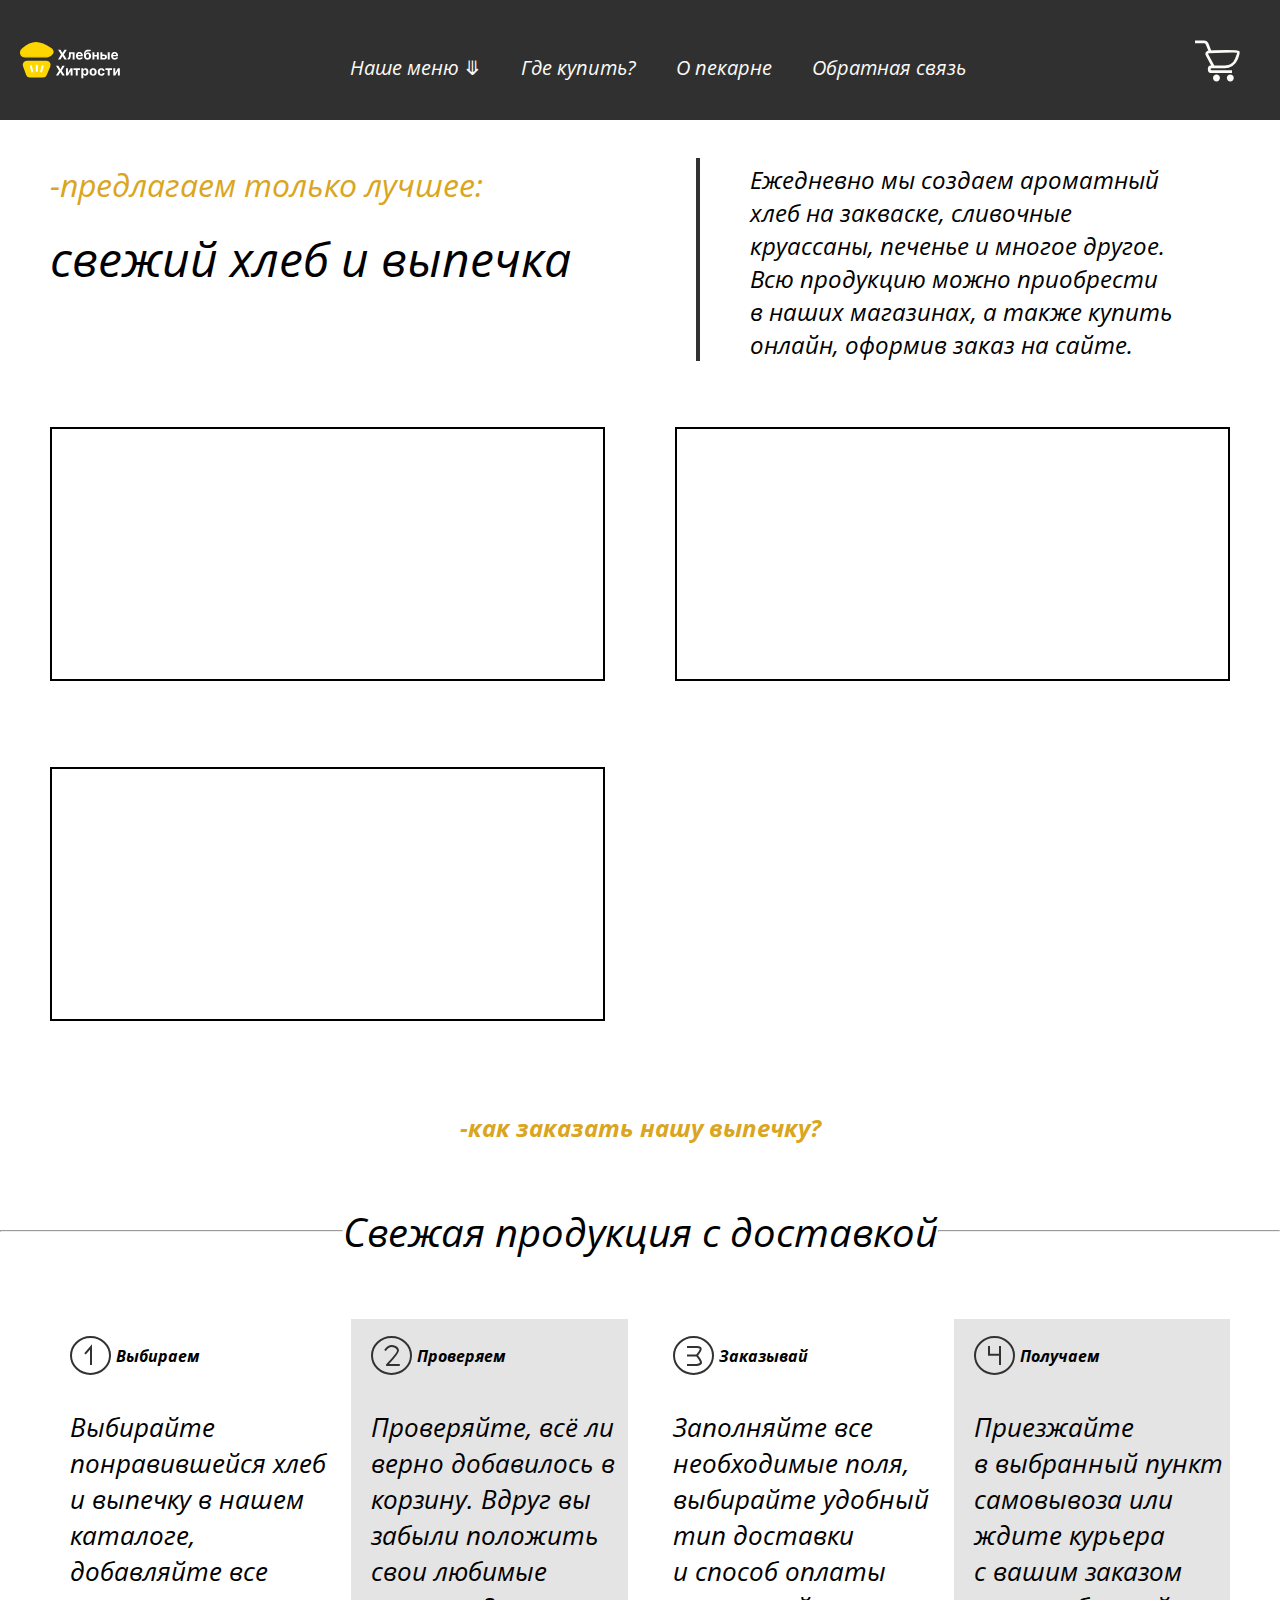
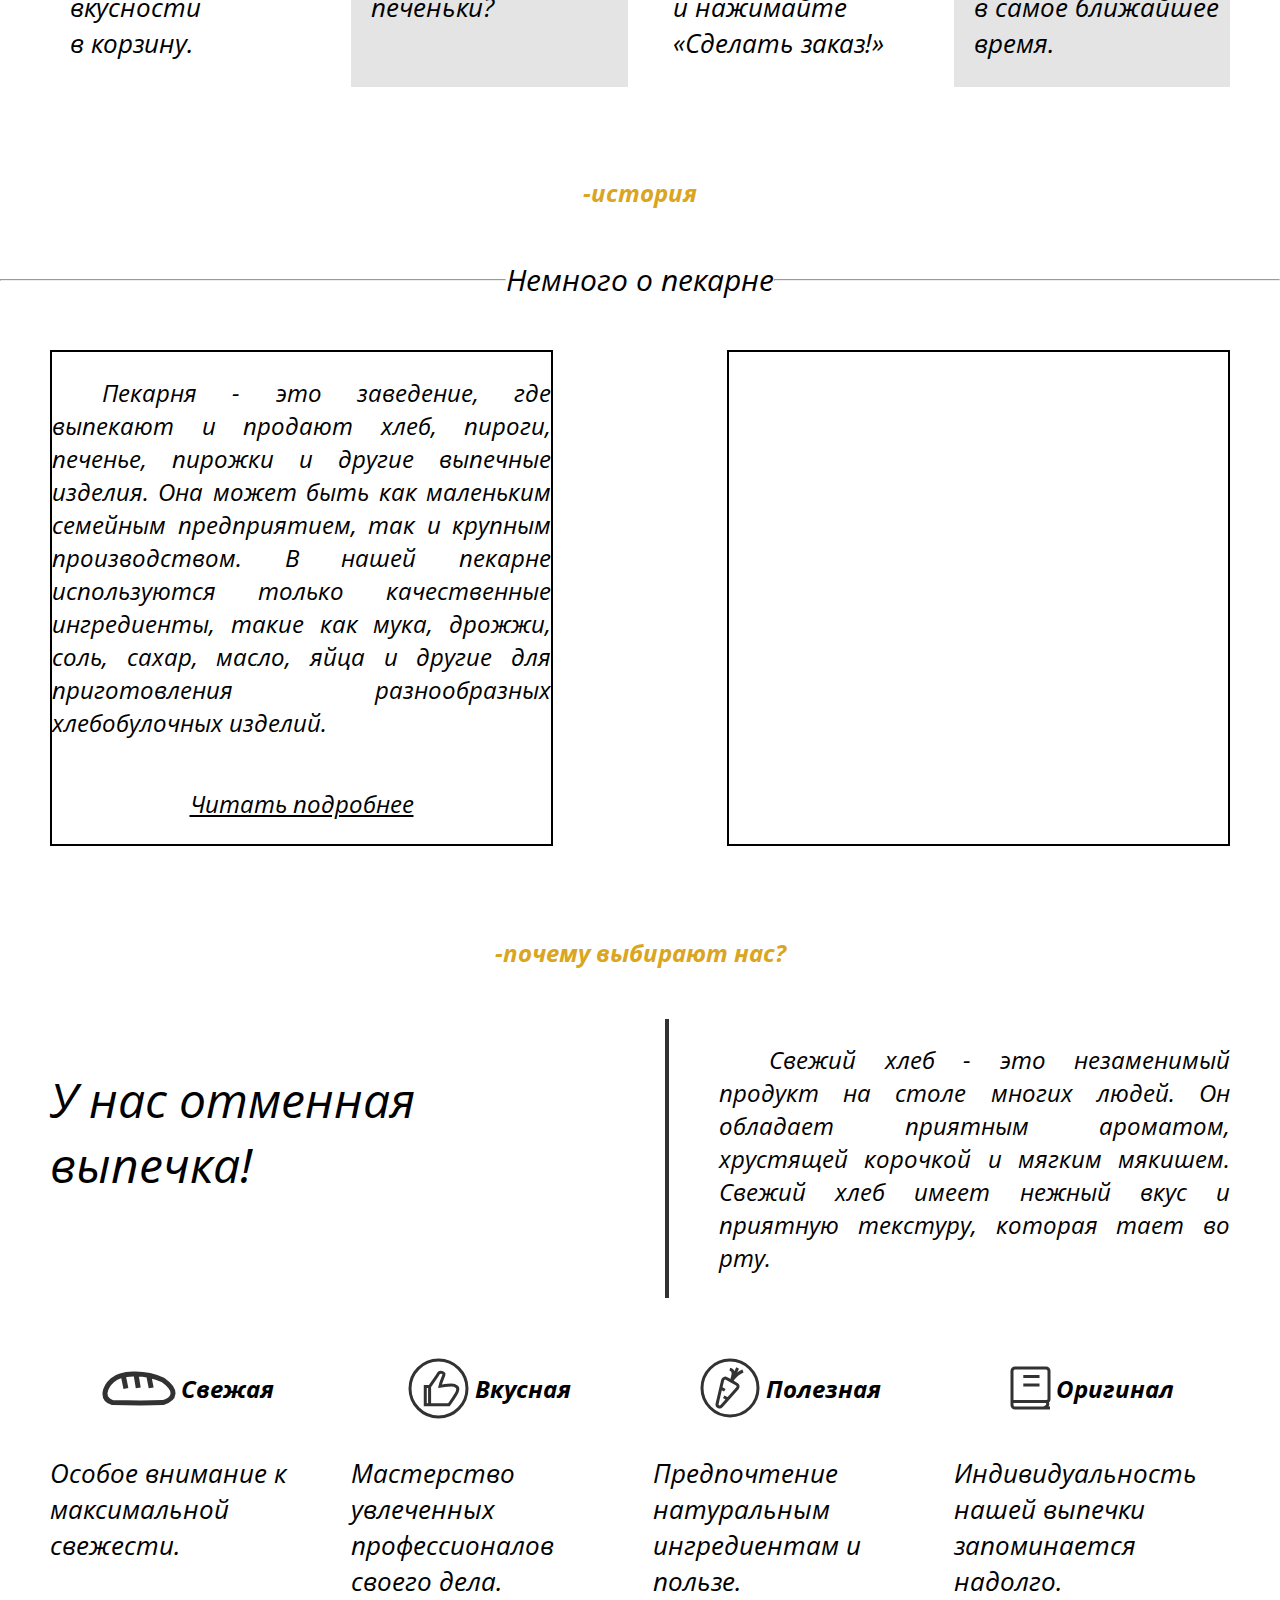
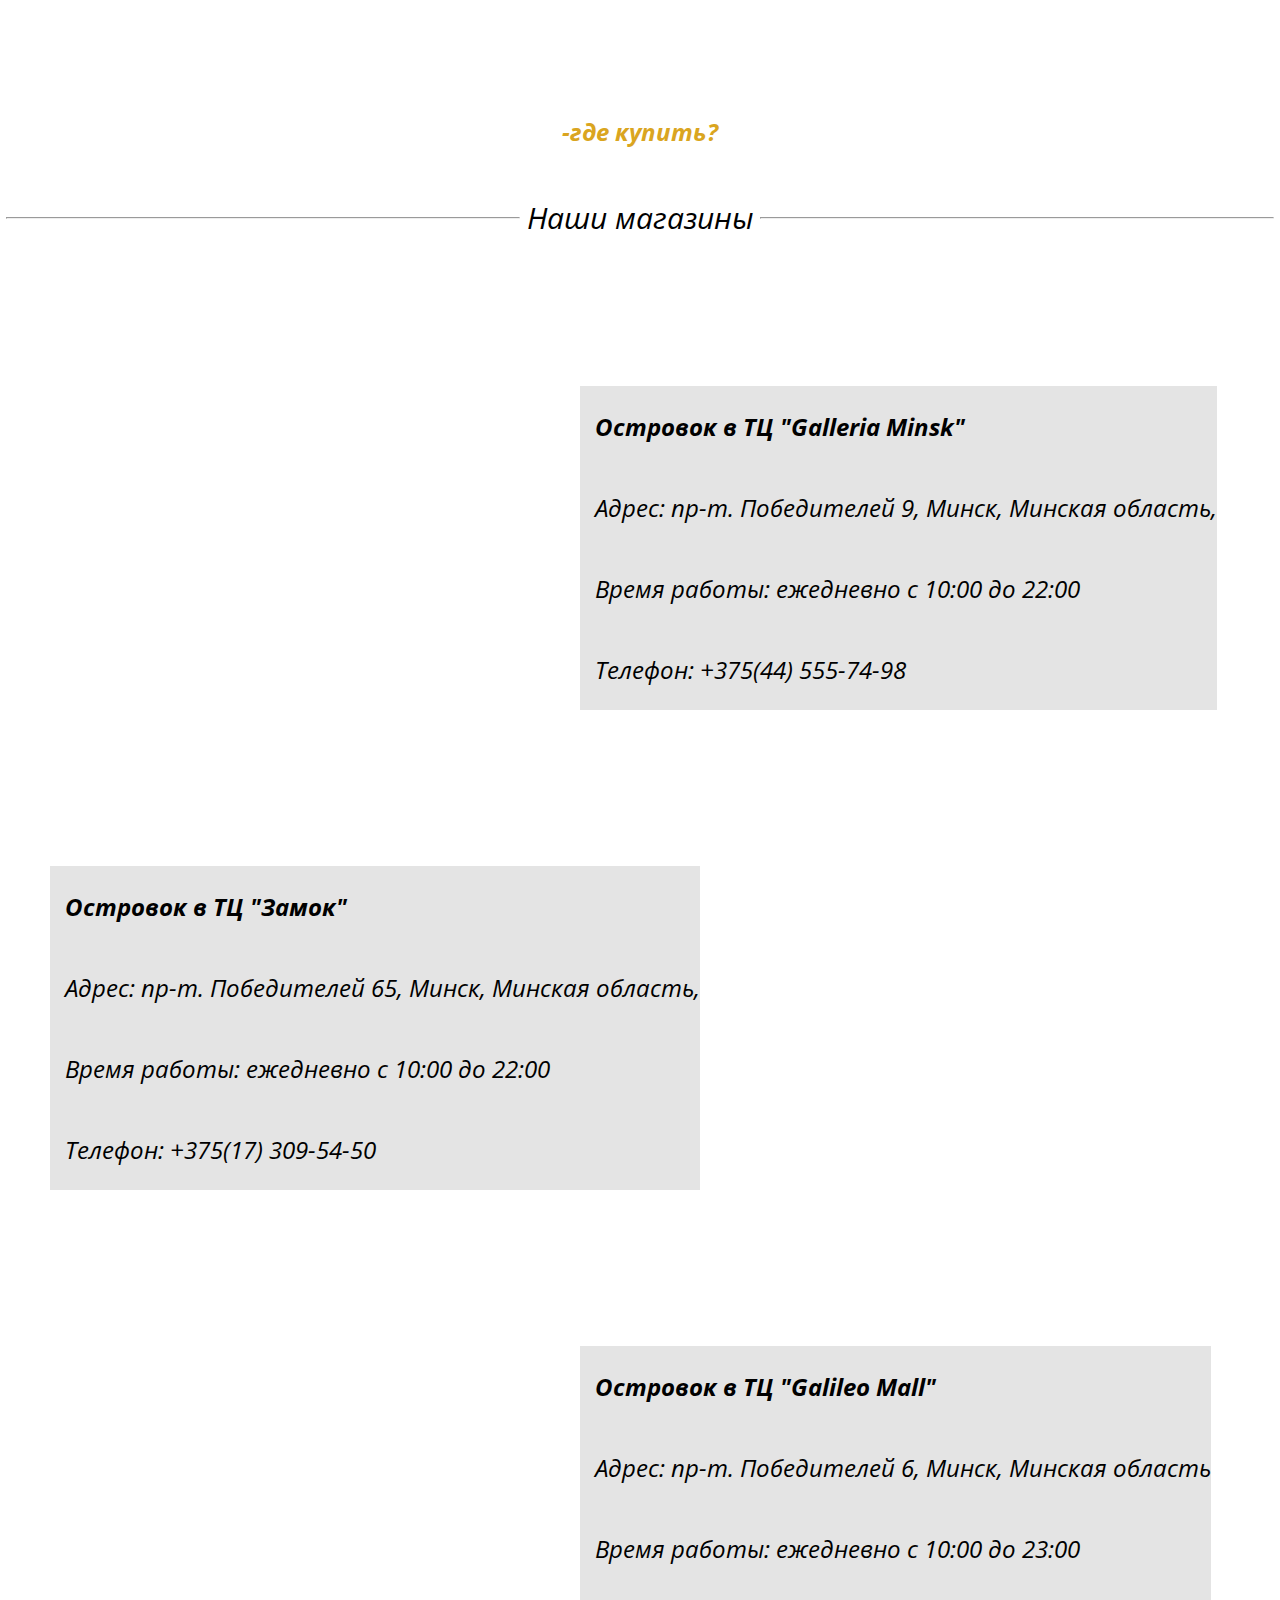
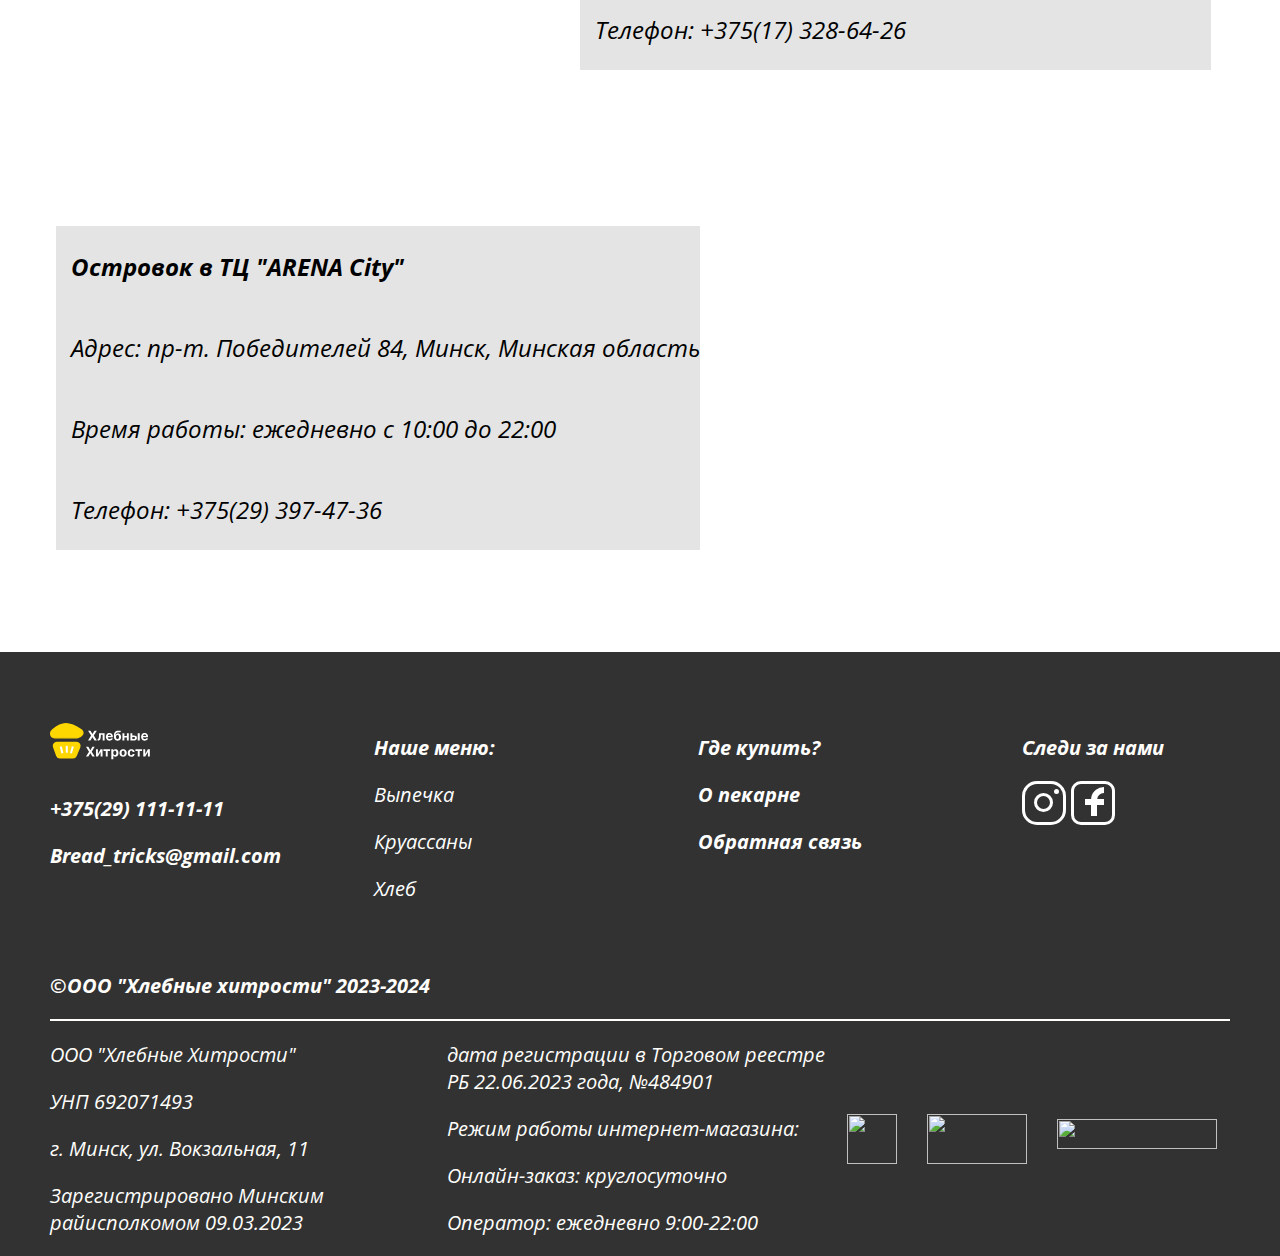
==== index.html @ 21d27144 "Add files via upload" ====
<!DOCTYPE html>
<html lang="en">
<head>
    <meta charset="UTF-8">
    <meta name="viewport" content="width=device-width, initial-scale=1.0">
    <link href="css/bakery.css" rel="stylesheet" media="all">
    <title>bakery</title>
</head>
<body>

<header class="class_of_head" id="stickyBlock">
    <div class="logo">    
            <a href="bakery.html">
                <svg width="100" height="55" viewBox="0 0 149 55" fill="none" xmlns="http://www.w3.org/2000/svg">
                    <path d="M60.2571 11.4545L63.1903 16.4119H63.304L66.2514 11.4545H69.7244L65.2855 18.7273L69.8239 26H66.2869L63.304 21.0355H63.1903L60.2074 26H56.6847L61.2372 18.7273L56.7699 11.4545H60.2571ZM70.9744 26L70.9602 23.5994H71.3224C71.5781 23.5994 71.7983 23.5379 71.983 23.4148C72.1723 23.2869 72.3286 23.081 72.4517 22.7969C72.5748 22.5128 72.6719 22.1364 72.7429 21.6676C72.8139 21.1941 72.8613 20.6117 72.8849 19.9205L73.0625 15.0909H81.358V26H78.4744V17.4702H75.7827L75.6122 20.8011C75.5696 21.715 75.4583 22.5009 75.2784 23.1591C75.1032 23.8172 74.8594 24.357 74.5469 24.7784C74.2344 25.1951 73.858 25.5028 73.4176 25.7017C72.9773 25.9006 72.4659 26 71.8835 26H70.9744ZM88.6751 26.2131C87.5529 26.2131 86.587 25.9858 85.7773 25.5312C84.9724 25.072 84.3522 24.4233 83.9165 23.5852C83.4809 22.7424 83.2631 21.7457 83.2631 20.5952C83.2631 19.473 83.4809 18.4882 83.9165 17.6406C84.3522 16.7931 84.9653 16.1326 85.756 15.6591C86.5515 15.1856 87.4843 14.9489 88.5543 14.9489C89.274 14.9489 89.944 15.0649 90.5643 15.2969C91.1893 15.5241 91.7338 15.8674 92.1978 16.3267C92.6665 16.786 93.0311 17.3636 93.2915 18.0597C93.552 18.7509 93.6822 19.5606 93.6822 20.4886V21.3196H84.4705V19.4446H90.8342C90.8342 19.009 90.7395 18.6231 90.5501 18.2869C90.3607 17.9508 90.0979 17.688 89.7617 17.4986C89.4303 17.3045 89.0444 17.2074 88.604 17.2074C88.1448 17.2074 87.7376 17.3139 87.3825 17.527C87.0321 17.7353 86.7575 18.017 86.5586 18.3722C86.3597 18.7225 86.2579 19.1132 86.2532 19.544V21.3267C86.2532 21.8665 86.3526 22.3329 86.5515 22.7259C86.7551 23.1188 87.0415 23.4219 87.4109 23.6349C87.7802 23.848 88.2182 23.9545 88.7248 23.9545C89.061 23.9545 89.3687 23.9072 89.6481 23.8125C89.9274 23.7178 90.1665 23.5758 90.3654 23.3864C90.5643 23.197 90.7158 22.965 90.82 22.6903L93.6183 22.875C93.4762 23.5473 93.185 24.1345 92.7447 24.6364C92.3091 25.1335 91.7456 25.5218 91.0543 25.8011C90.3678 26.0758 89.5747 26.2131 88.6751 26.2131ZM104.726 11.0852L105.65 13.0597C105.342 13.3153 105.001 13.5047 104.627 13.6278C104.253 13.7462 103.805 13.8243 103.284 13.8622C102.768 13.9001 102.139 13.9261 101.395 13.9403C100.552 13.9498 99.8659 14.0848 99.3356 14.3452C98.8053 14.6056 98.4028 15.0152 98.1282 15.5739C97.8536 16.1278 97.6737 16.8523 97.5884 17.7472H97.695C98.0217 17.0795 98.4809 16.5634 99.0728 16.1989C99.6694 15.8343 100.406 15.652 101.282 15.652C102.21 15.652 103.022 15.8556 103.718 16.2628C104.418 16.67 104.963 17.2547 105.351 18.017C105.739 18.7794 105.934 19.6932 105.934 20.7585C105.934 21.8665 105.716 22.83 105.28 23.6491C104.849 24.4635 104.236 25.0956 103.441 25.5455C102.645 25.9905 101.698 26.2131 100.6 26.2131C99.4966 26.2131 98.5449 25.9811 97.7447 25.517C96.9492 25.053 96.3337 24.3688 95.8981 23.4645C95.4672 22.5601 95.2518 21.4474 95.2518 20.1264V19.2315C95.2518 16.6037 95.7631 14.6553 96.7859 13.3864C97.8086 12.1174 99.3119 11.4735 101.296 11.4545C101.836 11.4451 102.323 11.4427 102.759 11.4474C103.194 11.4522 103.576 11.4309 103.902 11.3835C104.234 11.3362 104.508 11.2367 104.726 11.0852ZM100.614 23.8693C101.078 23.8693 101.476 23.7486 101.807 23.5071C102.143 23.2656 102.401 22.92 102.581 22.4702C102.766 22.0204 102.858 21.483 102.858 20.858C102.858 20.2377 102.766 19.7121 102.581 19.2812C102.401 18.8456 102.143 18.5142 101.807 18.2869C101.471 18.0597 101.069 17.946 100.6 17.946C100.249 17.946 99.9345 18.0099 99.6552 18.1378C99.3758 18.2656 99.1367 18.455 98.9379 18.706C98.7437 18.9522 98.5922 19.2576 98.4833 19.6222C98.3791 19.982 98.3271 20.3939 98.3271 20.858C98.3271 21.7907 98.5283 22.527 98.9308 23.0668C99.338 23.6018 99.899 23.8693 100.614 23.8693ZM115.534 19.3381V21.7173H109.838V19.3381H115.534ZM110.832 15.0909V26H107.942V15.0909H110.832ZM117.43 15.0909V26H114.561V15.0909H117.43ZM121.674 18.4432H124.934C126.378 18.4432 127.505 18.7888 128.315 19.4801C129.124 20.1667 129.529 21.0852 129.529 22.2358C129.529 22.9839 129.347 23.642 128.982 24.2102C128.618 24.7737 128.092 25.214 127.406 25.5312C126.719 25.8438 125.895 26 124.934 26H119.778V15.0909H122.668V23.6207H124.934C125.441 23.6207 125.857 23.4929 126.184 23.2372C126.511 22.9815 126.676 22.6548 126.681 22.2571C126.676 21.8357 126.511 21.4924 126.184 21.2273C125.857 20.9574 125.441 20.8224 124.934 20.8224H121.674V18.4432ZM130.701 26V15.0909H133.727V26H130.701ZM141.116 26.2131C139.994 26.2131 139.028 25.9858 138.219 25.5312C137.414 25.072 136.794 24.4233 136.358 23.5852C135.922 22.7424 135.705 21.7457 135.705 20.5952C135.705 19.473 135.922 18.4882 136.358 17.6406C136.794 16.7931 137.407 16.1326 138.197 15.6591C138.993 15.1856 139.926 14.9489 140.996 14.9489C141.715 14.9489 142.385 15.0649 143.006 15.2969C143.631 15.5241 144.175 15.8674 144.639 16.3267C145.108 16.786 145.473 17.3636 145.733 18.0597C145.993 18.7509 146.124 19.5606 146.124 20.4886V21.3196H136.912V19.4446H143.276C143.276 19.009 143.181 18.6231 142.991 18.2869C142.802 17.9508 142.539 17.688 142.203 17.4986C141.872 17.3045 141.486 17.2074 141.045 17.2074C140.586 17.2074 140.179 17.3139 139.824 17.527C139.473 17.7353 139.199 18.017 139 18.3722C138.801 18.7225 138.699 19.1132 138.695 19.544V21.3267C138.695 21.8665 138.794 22.3329 138.993 22.7259C139.196 23.1188 139.483 23.4219 139.852 23.6349C140.222 23.848 140.66 23.9545 141.166 23.9545C141.502 23.9545 141.81 23.9072 142.089 23.8125C142.369 23.7178 142.608 23.5758 142.807 23.3864C143.006 23.197 143.157 22.965 143.261 22.6903L146.06 22.875C145.918 23.5473 145.626 24.1345 145.186 24.6364C144.75 25.1335 144.187 25.5218 143.496 25.8011C142.809 26.0758 142.016 26.2131 141.116 26.2131ZM57.1419 35.4545L60.0751 40.4119H60.1887L63.1362 35.4545H66.6092L62.1703 42.7273L66.7086 50H63.1717L60.1887 45.0355H60.0751L57.0922 50H53.5694L58.122 42.7273L53.6547 35.4545H57.1419ZM71.389 46.0085L75.3166 39.0909H78.2995V50H75.416V43.0611L71.5027 50H68.4984V39.0909H71.389V46.0085ZM79.6294 41.4702V39.0909H89.5158V41.4702H86.0002V50H83.1167V41.4702H79.6294ZM91.35 54.0909V39.0909H94.3329V40.9233H94.4679C94.6004 40.6297 94.7922 40.3314 95.0431 40.0284C95.2988 39.7206 95.6303 39.465 96.0375 39.2614C96.4494 39.053 96.9608 38.9489 97.5716 38.9489C98.367 38.9489 99.1009 39.1572 99.7733 39.5739C100.446 39.9858 100.983 40.6084 101.385 41.4418C101.788 42.2704 101.989 43.3097 101.989 44.5597C101.989 45.7765 101.793 46.804 101.4 47.642C101.011 48.4754 100.481 49.1075 99.8088 49.5384C99.1412 49.9645 98.3931 50.1776 97.5645 50.1776C96.9773 50.1776 96.4778 50.0805 96.0659 49.8864C95.6587 49.6922 95.3249 49.4484 95.0645 49.1548C94.804 48.8565 94.6052 48.5559 94.4679 48.2528H94.3755V54.0909H91.35ZM94.3116 44.5455C94.3116 45.1941 94.4016 45.7599 94.5815 46.2429C94.7614 46.7259 95.0218 47.1023 95.3627 47.3722C95.7037 47.6373 96.118 47.7699 96.6056 47.7699C97.0981 47.7699 97.5147 47.6349 97.8556 47.3651C98.1966 47.0904 98.4546 46.7116 98.6298 46.2287C98.8097 45.741 98.8997 45.1799 98.8997 44.5455C98.8997 43.9157 98.8121 43.3617 98.6369 42.8835C98.4617 42.4053 98.2037 42.0312 97.8627 41.7614C97.5218 41.4915 97.1028 41.3565 96.6056 41.3565C96.1132 41.3565 95.6966 41.4867 95.3556 41.7472C95.0195 42.0076 94.7614 42.3769 94.5815 42.8551C94.4016 43.3333 94.3116 43.8968 94.3116 44.5455ZM108.935 50.2131C107.832 50.2131 106.878 49.9787 106.073 49.5099C105.273 49.0365 104.655 48.3783 104.219 47.5355C103.784 46.688 103.566 45.7055 103.566 44.5881C103.566 43.4612 103.784 42.4763 104.219 41.6335C104.655 40.786 105.273 40.1278 106.073 39.6591C106.878 39.1856 107.832 38.9489 108.935 38.9489C110.038 38.9489 110.99 39.1856 111.79 39.6591C112.595 40.1278 113.215 40.786 113.651 41.6335C114.087 42.4763 114.305 43.4612 114.305 44.5881C114.305 45.7055 114.087 46.688 113.651 47.5355C113.215 48.3783 112.595 49.0365 111.79 49.5099C110.99 49.9787 110.038 50.2131 108.935 50.2131ZM108.949 47.8693C109.451 47.8693 109.87 47.7273 110.206 47.4432C110.543 47.1544 110.796 46.7614 110.966 46.2642C111.142 45.767 111.229 45.2012 111.229 44.5668C111.229 43.9323 111.142 43.3665 110.966 42.8693C110.796 42.3722 110.543 41.9792 110.206 41.6903C109.87 41.4015 109.451 41.2571 108.949 41.2571C108.443 41.2571 108.017 41.4015 107.671 41.6903C107.33 41.9792 107.072 42.3722 106.897 42.8693C106.726 43.3665 106.641 43.9323 106.641 44.5668C106.641 45.2012 106.726 45.767 106.897 46.2642C107.072 46.7614 107.33 47.1544 107.671 47.4432C108.017 47.7273 108.443 47.8693 108.949 47.8693ZM121.201 50.2131C120.083 50.2131 119.122 49.9763 118.317 49.5028C117.517 49.0246 116.902 48.3617 116.471 47.5142C116.045 46.6667 115.831 45.6913 115.831 44.5881C115.831 43.4706 116.047 42.4905 116.478 41.6477C116.913 40.8002 117.531 40.1397 118.331 39.6662C119.132 39.188 120.083 38.9489 121.187 38.9489C122.138 38.9489 122.972 39.1217 123.687 39.4673C124.402 39.813 124.967 40.2983 125.384 40.9233C125.801 41.5483 126.03 42.2822 126.073 43.125H123.218C123.137 42.5805 122.924 42.1425 122.579 41.8111C122.238 41.4749 121.79 41.3068 121.236 41.3068C120.768 41.3068 120.358 41.4347 120.008 41.6903C119.662 41.9413 119.392 42.3082 119.198 42.7912C119.004 43.2741 118.907 43.8589 118.907 44.5455C118.907 45.2415 119.001 45.8333 119.191 46.321C119.385 46.8087 119.657 47.1804 120.008 47.4361C120.358 47.6918 120.768 47.8196 121.236 47.8196C121.582 47.8196 121.892 47.7486 122.167 47.6065C122.446 47.4645 122.676 47.2585 122.856 46.9886C123.04 46.714 123.161 46.3849 123.218 46.0014H126.073C126.026 46.8348 125.798 47.5687 125.391 48.2031C124.989 48.8329 124.432 49.3253 123.722 49.6804C123.012 50.0355 122.171 50.2131 121.201 50.2131ZM127.266 41.4702V39.0909H137.153V41.4702H133.637V50H130.753V41.4702H127.266ZM141.877 46.0085L145.805 39.0909H148.788V50H145.904V43.0611L141.991 50H138.987V39.0909H141.877V46.0085Z" fill="white"/>
                    <path d="M10.1495 48.7053L5.43282 35.7053C4.24991 32.445 6.66472 29 10.133 29H39.5681C43.118 29 45.5372 32.5959 44.1996 35.8841L38.9112 48.8841C38.1448 50.768 36.3136 52 34.2798 52H14.8497C12.7458 52 10.867 50.683 10.1495 48.7053Z" fill="#FFD700" stroke="#FFD700" stroke-width="2"/>
                    <path d="M3.95691 9.87805C-0.0345154 12.7268 -0.926618 21.1965 7.30217 22H40.2068C40.571 22 40.9354 21.9632 41.288 21.8717C47.3622 20.2949 51.5112 15.2327 47.266 10.6248C47.0559 10.3968 46.8043 10.1966 46.5462 10.0247C28.7009 -1.85745 18.305 -2.10849 3.95691 9.87805Z" fill="#FFD700" stroke="#FFD700" stroke-width="2"/>
                    <path d="M25 34V44.1631" stroke="white" stroke-width="3"/>
                    <path d="M34 35L31.2877 45M16 35L18.4658 45" stroke="white" stroke-width="3"/>
                </svg>
            </a>
    </div>
        
   
        <nav class="hamburger-menu">
                <input id="menu_toggle" type="checkbox"/>
                <label id="burger" class="menu_btn" for="menu_toggle">
                    <span></span>
                </label>
        
            <ul class="menu_box">
             
                <li class="popup"> <a class="menu_item" id="23">Наше меню &#10507;</a>
           
                <ul class="subdivision_of_menu">
                    <li><a class="menu_item" href="bake.html"> Выпечка </a></li>
                    <li><a class="menu_item" href="croissants.html"> Круассаны </a></li>
                    <li><a class="menu_item" href="bread.html"> Хлеб </a></li>
               </ul>
            </li>
            
                <li><a class="menu_item" href="location.html">Где купить?</a></li>
                <li><a class="menu_item" href="information.html">О пекарне</a></li>
                <li><a class="menu_item" href="feedback.html">Обратная связь</a></li>
            </ul>
        
        </nav>


        <div class="basket">
            <a href="payment.html">
                <svg width="45" height="50" viewBox="0 0 65 59" fill="none" xmlns="http://www.w3.org/2000/svg">
                <path d="M36 54C36 56.7614 33.7614 59 31 59C28.2386 59 26 56.7614 26 54C26 51.2386 28.2386 49 31 49C33.7614 49 36 51.2386 36 54Z" fill="rgb(250, 250, 246)"/>
                <path d="M56 54C56 56.7614 53.7614 59 51 59C48.2386 59 46 56.7614 46 54C46 51.2386 48.2386 49 51 49C53.7614 49 56 51.2386 56 54Z" fill="rgb(250, 250, 246)"/>
                <path d="M53.5 45H24.0999C22.1117 45 20.5 43.3882 20.5 41.4001V41.4001C20.5 39.4917 21.9893 37.9149 23.8945 37.806L26.5 37.6571M26.5 37.6571L42.6824 37.8518C50.1756 37.9419 57.1053 33.6497 59.8399 26.6727C61.6786 21.9813 63.1854 17.4138 62.5 16.5C61.299 14.8987 31.6671 15.8615 19.9007 16.3091C17.6915 16.3931 16.3611 18.7593 17.4062 20.7074L26.5 37.6571Z" stroke="rgb(250, 250, 246)" stroke-width="4"/>
                <path d="M22 16L17.6063 5.12675C16.8427 3.23708 15.0086 2 12.9705 2H0" stroke="rgb(250, 250, 246)" stroke-width="4"/>
                </svg>
            </a>
        </div>
       
    </header>

    <section class="first_information">
        <article><p class="the_first_text_of-first_information">-предлагаем только лучшее:</p> <p class="the_second_text_of-first_information"> свежий хлеб и выпечка</p></article>
        
        <article class="max_fix_div"><p class="the_third_text_of-first_information">Ежедневно мы создаем ароматный хлеб на закваске, сливочные круассаны, печенье и многое другое. Всю продукцию можно приобрести в наших магазинах, а также купить онлайн, оформив заказ на сайте.</p></article>
    </section>
              
    
    <nav class="first_informations">
        <a href="bake.html">
            <div class="first_image_of-first_information"><p class="white_color">Выпечка</p></div>
            
        </a>
        <a href="croissants.html">
            <div class="second_image_of-first_information"><p class="white_color">Круассаны</p> </div>
        </a>
        <a href="bread.html">
             <div class="third_image_of-first_information"> <p class="white_color">Хлеб</p></div>
        </a>
    </nav>

    <h2 class="h2_text">-как заказать нашу выпечку?</h2>

    <section class="second_information">
        <hr class="strokes_of_second_information">
        <div><p class="the_first_text_of_second_information">Свежая продукция с доставкой</p></div>
        <hr class="strokes_of_second_information">
    </section> 
                
    <section class="second_informations">
        <article class="divs_of-fourth_information">
            <div class="first_subdiv_of-fourth_information"> 
                <svg width="41" height="39" viewBox="0 0 41 39" fill="none" xmlns="http://www.w3.org/2000/svg">
                    <path d="M15 17.8108L21 11V29M40 19.5C40 29.7173 31.2696 38 20.5 38C9.73045 38 1 29.7173 1 19.5C1 9.28273 9.73045 1 20.5 1C31.2696 1 40 9.28273 40 19.5Z" stroke="#323232" stroke-width="2"/>
                    </svg>
                    
                    <p class="the_third_text_of-fourth_information"> <b>Выбираем</b></p>
            </div>    
            <div class="first_subdiv_of-fourth_information">
                <p class="fourth_text_of-fourth_information">Выбирайте понравившейся хлеб и выпечку в нашем каталоге, добавляйте все вкусности в корзину.</p>
            </div>
        </article>
        <article class="images_of-second_information"> 
            <div class="first_subdiv_of-fourth_information"> 
                <svg width="41" height="39" viewBox="0 0 41 39" fill="none" xmlns="http://www.w3.org/2000/svg">
                    <path d="M28.7952 29H16C15.5 29 27.438 17.4381 27 14.5C26.562 11.562 19.616 6.30313 14 14.5M40 19.5C40 29.7173 31.2696 38 20.5 38C9.73045 38 1 29.7173 1 19.5C1 9.28273 9.73045 1 20.5 1C31.2696 1 40 9.28273 40 19.5Z" stroke="#323232" stroke-width="2"/>
                    </svg>
                    
                    
                    <p class="the_third_text_of-fourth_information"> <b>Проверяем</b></p>
            </div>    
            <div class="first_subdiv_of-fourth_information">
                <p class="fourth_text_of-fourth_information">Проверяйте, всё ли верно добавилось в корзину. Вдруг вы забыли положить свои любимые печеньки?</p>
            </div>

        </article>
       
        <article class="divs_of-fourth_information"> 
            <div class="first_subdiv_of-fourth_information"> 
                <svg width="41" height="39" viewBox="0 0 41 39" fill="none" xmlns="http://www.w3.org/2000/svg">
                    <path d="M14 11.0037C24.1195 11.0037 15.1174 10.9953 23.9388 11.0037C32.7542 11.0122 23.1586 19.5225 23.9372 19.5283M23.9372 19.5283H23.9388C28.9131 25.6276 29.7772 28.1185 23.9388 29H14M23.9372 19.5283H14M40 19.5C40 29.7173 31.2696 38 20.5 38C9.73045 38 1 29.7173 1 19.5C1 9.28273 9.73045 1 20.5 1C31.2696 1 40 9.28273 40 19.5Z" stroke="#323232" stroke-width="2"/>
                    </svg>
                    
                    <p class="the_third_text_of-fourth_information"> <b>Заказывай</b></p>
            </div>    
            <div class="first_subdiv_of-fourth_information">
                <p class="fourth_text_of-fourth_information">Заполняйте все необходимые поля, выбирайте удобный тип доставки и способ оплаты и нажимайте «Сделать заказ!»</p>
            </div>
        </article>
        <article class="images_of-second_information"> 
            <div class="first_subdiv_of-fourth_information"> 
                <svg width="41" height="39" viewBox="0 0 41 39" fill="none" xmlns="http://www.w3.org/2000/svg">
                    <path d="M15 10V18.6364H26M26 18.6364V10M26 18.6364V29M40 19.5C40 29.7173 31.2696 38 20.5 38C9.73045 38 1 29.7173 1 19.5C1 9.28273 9.73045 1 20.5 1C31.2696 1 40 9.28273 40 19.5Z" stroke="#323232" stroke-width="2"/>
                </svg>                    
                  <p class="the_third_text_of-fourth_information"> <b>Получаем</b></p>
            </div>    
            <div class="first_subdiv_of-fourth_information">
                <p class="fourth_text_of-fourth_information">Приезжайте в выбранный пункт самовывоза или ждите курьера с вашим заказом в самое ближайшее время.</p>
            </div>

        </article>
    </section>

    <h2 class="h2_text">-история</h2>

    <section class="third_information">
        <hr class="strokes_of_third_information">
        <div><p class="the_first_text_of_third_information">Немного о пекарне</p></div>
        <hr class="strokes_of_third_information">
    </section> 

    <section class="third_informations">
        <article class="the_second_text_of_third_information"><p class="the_third_text_of-second_information">    Пекарня - это заведение, где выпекают и продают хлеб, пироги, печенье, пирожки и другие выпечные изделия. Она может быть как маленьким семейным предприятием, так и крупным производством. В нашей пекарне используются только качественные ингредиенты, такие как мука, дрожжи, соль, сахар, масло, яйца и другие для приготовления разнообразных хлебобулочных изделий.</p> <p class="the_third_text_of-third_information" >
            <a class="black_color" href="information.html">Читать подробнее</a></p> </article>
        <div class="images_of-third_information"></div>
    </section>

    <h2 class="h2_text">-почему выбирают нас?</h2>

    <section class="fourth_information">
        <article class="first_div_of-fourth_information"><p class="the_first_text_of-fourth_information"> У нас отменная выпечка! </p></article>
        <article class="second_div_of-fourth_information"><p class="the_second_text_of-fourth_information"> Свежий хлеб - это незаменимый продукт на столе многих людей. Он обладает приятным ароматом, хрустящей корочкой и мягким мякишем. Свежий хлеб имеет нежный вкус и приятную текстуру, которая тает во рту. </p></article>
    </section>

    <section class="fourth_informations">
        <article class="divs_of-fourth_information">
            <div class="first_subdiv_of-fourth_information"> 
                <svg width="74" height="35" viewBox="0 0 74 35" fill="none" xmlns="http://www.w3.org/2000/svg">
                    <path d="M21.4052 5.14091L22.6546 11.3569L23.9041 17.5728M34.1775 4.29678L36.2599 16.8822M46.6721 4.29678L49.1711 16.8822M10.513 9.07009C18.1195 2.27432 41.2033 -0.225122 61.0082 9.07009C75.654 19.4818 72.9382 27.9816 61.0082 31.5754C42.6039 32.2216 31.5621 32.0554 10.513 31.5754C-1.6583 27.7738 2.90642 15.8659 10.513 9.07009Z" stroke="#323232" stroke-width="5"/>
                    </svg>
                    <p class="the_third_text_of-fourth_information"> <b>Свежая</b></p>
            </div>    
            <div class="first_subdiv_of-fourth_information">
                <p class="fourth_text_of-fourth_information">Особое внимание к максимальной свежести.</p>
            </div>
        </article>
        <article class="divs_of-fourth_information"> 
            <div class="first_subdiv_of-fourth_information"> 
                <svg width="61" height="61" viewBox="0 0 61 61" fill="none" xmlns="http://www.w3.org/2000/svg">
                    <path d="M59 30.5C59 46.2401 46.2401 59 30.5 59C14.7599 59 2 46.2401 2 30.5C2 14.7599 14.7599 2 30.5 2C46.2401 2 59 14.7599 59 30.5Z" fill="white"/>
                    <path d="M17.2679 46.7857V28.5831H21.5953C21.5953 28.5831 28.7228 18.531 30.4538 15.5425C32.1848 12.554 35.7317 15.5425 35.7317 15.5425C37.1603 16.0277 33.2009 21.8731 31.9812 28.3046C41.9766 26.9307 45.9457 26.249 48.4256 28.5831C52.5123 31.053 47.0387 37.5716 40.9246 46.7857H21.5953H17.2679Z" fill="white"/>
                    <path d="M21.5953 46.7857H17.2679V28.5831H21.5953M21.5953 46.7857V28.5831M21.5953 46.7857H40.9246C47.0387 37.5716 52.5123 31.053 48.4256 28.5831C45.9457 26.249 41.9766 26.9307 31.9812 28.3046C33.2009 21.8731 37.1603 16.0277 35.7317 15.5425C35.7317 15.5425 32.1848 12.554 30.4538 15.5425C28.7228 18.531 21.5953 28.5831 21.5953 28.5831M59 30.5C59 46.2401 46.2401 59 30.5 59C14.7599 59 2 46.2401 2 30.5C2 14.7599 14.7599 2 30.5 2C46.2401 2 59 14.7599 59 30.5Z" stroke="#323232" stroke-width="3"/>
                    </svg>
                    
                    <p class="the_third_text_of-fourth_information"> <b>Вкусная</b></p>
            </div>    
            <div class="first_subdiv_of-fourth_information">
                <p class="fourth_text_of-fourth_information">Мастерство увлеченных профессионалов своего дела.</p>
            </div>
        </article>
        <article class="divs_of-fourth_information"> 
            <div class="first_subdiv_of-fourth_information"> 
                <svg width="60" height="60" viewBox="0 0 60 60" fill="none" xmlns="http://www.w3.org/2000/svg">
                    <path d="M58 30C58 45.464 45.464 58 30 58C14.536 58 2 45.464 2 30C2 14.536 14.536 2 30 2C45.464 2 58 14.536 58 30Z" fill="white"/>
                    <path d="M22.6513 22.2145L17.0776 45.811C16.4474 48.4789 19.8084 50.1406 21.6408 48.0671L37.4046 30.2301C38.5175 28.9707 38.2147 27.042 36.7764 26.2291L31.3749 23.1762L26.5863 20.4697C25.0451 19.5986 23.0614 20.4782 22.6513 22.2145Z" fill="white"/>
                    <path d="M31.3749 23.1762L26.5863 20.4697C25.0451 19.5986 23.0614 20.4782 22.6513 22.2145L17.0776 45.811C16.4474 48.4789 19.8084 50.1406 21.6408 48.0671L37.4046 30.2301C38.5175 28.9707 38.2147 27.042 36.7764 26.2291L31.3749 23.1762ZM31.3749 23.1762L37.6416 10M31.3749 23.1762C35.3483 17.4694 37.8005 14.961 43 13.0285M31.3749 23.1762C33.3946 16.3064 34.6084 12.3875 29.8183 11.151M20.5051 29.8389L24.833 32.285M27.4495 40.8463L23.7399 38.7496M58 30C58 45.464 45.464 58 30 58C14.536 58 2 45.464 2 30C2 14.536 14.536 2 30 2C45.464 2 58 14.536 58 30Z" stroke="#323232" stroke-width="3"/>
                    </svg>
                    
                    <p class="the_third_text_of-fourth_information"> <b>Полезная</b></p>
            </div>    
            <div class="first_subdiv_of-fourth_information">
                <p class="fourth_text_of-fourth_information">Предпочтение натуральным ингредиентам и пользе.</p>
            </div>

        </article>
        <article class="divs_of-fourth_information"> 

            <div class="first_subdiv_of-fourth_information"> 
                <svg width="41" height="44" viewBox="0 0 41 44" fill="none" xmlns="http://www.w3.org/2000/svg">
                    <path d="M34 42H5C3.34315 42 2 40.6569 2 39V35.4177M34 42H40M34 42L36.3882 40.4802C37.9934 39.4588 38.2544 37.2203 36.9274 35.8568L36.5 35.4177M2 35.4177V5C2 3.34315 3.34315 2 5 2H36C37.6569 2 39 3.34315 39 5V32.9177C39 34.2984 37.8807 35.4177 36.5 35.4177M2 35.4177H36.5M13.3056 10.5H29.5M13.3056 19H29.5" stroke="#323232" stroke-width="3"/>
                    </svg>
                    
                    <p class="the_third_text_of-fourth_information"> <b>Оригинал</b></p>
            </div>    
            <div class="first_subdiv_of-fourth_information">
                <p class="fourth_text_of-fourth_information">Индивидуальность нашей выпечки запоминается надолго.</p>
            </div>
        </article>
    </section>

    <h2 class="h2_text">-где купить?</h2>

    <section>
        <article class="third_information">
            <hr class="strokes_of_third_information">
            <div><p class="the_first_text_of_third_information">Наши магазины</p></div>
            <hr class="strokes_of_third_information">
        </article> 
         <article class="first_div_of_location">
            <div class="first_subdiv_of_location">
                 <div class="first_image_of_location"></div>
                 <div class="first_text_of_location"></div>
            </div>
         </article>
         <article class="first_div_of_location">
            <div class="second_subdiv_of_location">
                 <div class="second_image_of_location"></div>
                 <div class="second_text_of_location"></div>
            </div>
         </article>
         <article  class="first_div_of_location">
             <div class="first_subdiv_of_location">
                 <div class="third_image_of_location"></div>
                 <div class="third_text_of_location"></div>
             </div>
         </article>
         <article class="first_div_of_location">
             <div class="second_subdiv_of_location">
                 <div class="fourth_image_of_location"></div>
                 <div class="fourth_text_of_location"></div>
             </div>
         </article>
    </section>
<!-- footer -->
   <footer class="div_of_foot">
        <section class="foot">
            <article class="information_of_foot"> 
                
                <a href="bakery.html">
                    <svg width="100" height="55" viewBox="0 0 149 55" fill="none" xmlns="http://www.w3.org/2000/svg">
                        <path d="M60.2571 11.4545L63.1903 16.4119H63.304L66.2514 11.4545H69.7244L65.2855 18.7273L69.8239 26H66.2869L63.304 21.0355H63.1903L60.2074 26H56.6847L61.2372 18.7273L56.7699 11.4545H60.2571ZM70.9744 26L70.9602 23.5994H71.3224C71.5781 23.5994 71.7983 23.5379 71.983 23.4148C72.1723 23.2869 72.3286 23.081 72.4517 22.7969C72.5748 22.5128 72.6719 22.1364 72.7429 21.6676C72.8139 21.1941 72.8613 20.6117 72.8849 19.9205L73.0625 15.0909H81.358V26H78.4744V17.4702H75.7827L75.6122 20.8011C75.5696 21.715 75.4583 22.5009 75.2784 23.1591C75.1032 23.8172 74.8594 24.357 74.5469 24.7784C74.2344 25.1951 73.858 25.5028 73.4176 25.7017C72.9773 25.9006 72.4659 26 71.8835 26H70.9744ZM88.6751 26.2131C87.5529 26.2131 86.587 25.9858 85.7773 25.5312C84.9724 25.072 84.3522 24.4233 83.9165 23.5852C83.4809 22.7424 83.2631 21.7457 83.2631 20.5952C83.2631 19.473 83.4809 18.4882 83.9165 17.6406C84.3522 16.7931 84.9653 16.1326 85.756 15.6591C86.5515 15.1856 87.4843 14.9489 88.5543 14.9489C89.274 14.9489 89.944 15.0649 90.5643 15.2969C91.1893 15.5241 91.7338 15.8674 92.1978 16.3267C92.6665 16.786 93.0311 17.3636 93.2915 18.0597C93.552 18.7509 93.6822 19.5606 93.6822 20.4886V21.3196H84.4705V19.4446H90.8342C90.8342 19.009 90.7395 18.6231 90.5501 18.2869C90.3607 17.9508 90.0979 17.688 89.7617 17.4986C89.4303 17.3045 89.0444 17.2074 88.604 17.2074C88.1448 17.2074 87.7376 17.3139 87.3825 17.527C87.0321 17.7353 86.7575 18.017 86.5586 18.3722C86.3597 18.7225 86.2579 19.1132 86.2532 19.544V21.3267C86.2532 21.8665 86.3526 22.3329 86.5515 22.7259C86.7551 23.1188 87.0415 23.4219 87.4109 23.6349C87.7802 23.848 88.2182 23.9545 88.7248 23.9545C89.061 23.9545 89.3687 23.9072 89.6481 23.8125C89.9274 23.7178 90.1665 23.5758 90.3654 23.3864C90.5643 23.197 90.7158 22.965 90.82 22.6903L93.6183 22.875C93.4762 23.5473 93.185 24.1345 92.7447 24.6364C92.3091 25.1335 91.7456 25.5218 91.0543 25.8011C90.3678 26.0758 89.5747 26.2131 88.6751 26.2131ZM104.726 11.0852L105.65 13.0597C105.342 13.3153 105.001 13.5047 104.627 13.6278C104.253 13.7462 103.805 13.8243 103.284 13.8622C102.768 13.9001 102.139 13.9261 101.395 13.9403C100.552 13.9498 99.8659 14.0848 99.3356 14.3452C98.8053 14.6056 98.4028 15.0152 98.1282 15.5739C97.8536 16.1278 97.6737 16.8523 97.5884 17.7472H97.695C98.0217 17.0795 98.4809 16.5634 99.0728 16.1989C99.6694 15.8343 100.406 15.652 101.282 15.652C102.21 15.652 103.022 15.8556 103.718 16.2628C104.418 16.67 104.963 17.2547 105.351 18.017C105.739 18.7794 105.934 19.6932 105.934 20.7585C105.934 21.8665 105.716 22.83 105.28 23.6491C104.849 24.4635 104.236 25.0956 103.441 25.5455C102.645 25.9905 101.698 26.2131 100.6 26.2131C99.4966 26.2131 98.5449 25.9811 97.7447 25.517C96.9492 25.053 96.3337 24.3688 95.8981 23.4645C95.4672 22.5601 95.2518 21.4474 95.2518 20.1264V19.2315C95.2518 16.6037 95.7631 14.6553 96.7859 13.3864C97.8086 12.1174 99.3119 11.4735 101.296 11.4545C101.836 11.4451 102.323 11.4427 102.759 11.4474C103.194 11.4522 103.576 11.4309 103.902 11.3835C104.234 11.3362 104.508 11.2367 104.726 11.0852ZM100.614 23.8693C101.078 23.8693 101.476 23.7486 101.807 23.5071C102.143 23.2656 102.401 22.92 102.581 22.4702C102.766 22.0204 102.858 21.483 102.858 20.858C102.858 20.2377 102.766 19.7121 102.581 19.2812C102.401 18.8456 102.143 18.5142 101.807 18.2869C101.471 18.0597 101.069 17.946 100.6 17.946C100.249 17.946 99.9345 18.0099 99.6552 18.1378C99.3758 18.2656 99.1367 18.455 98.9379 18.706C98.7437 18.9522 98.5922 19.2576 98.4833 19.6222C98.3791 19.982 98.3271 20.3939 98.3271 20.858C98.3271 21.7907 98.5283 22.527 98.9308 23.0668C99.338 23.6018 99.899 23.8693 100.614 23.8693ZM115.534 19.3381V21.7173H109.838V19.3381H115.534ZM110.832 15.0909V26H107.942V15.0909H110.832ZM117.43 15.0909V26H114.561V15.0909H117.43ZM121.674 18.4432H124.934C126.378 18.4432 127.505 18.7888 128.315 19.4801C129.124 20.1667 129.529 21.0852 129.529 22.2358C129.529 22.9839 129.347 23.642 128.982 24.2102C128.618 24.7737 128.092 25.214 127.406 25.5312C126.719 25.8438 125.895 26 124.934 26H119.778V15.0909H122.668V23.6207H124.934C125.441 23.6207 125.857 23.4929 126.184 23.2372C126.511 22.9815 126.676 22.6548 126.681 22.2571C126.676 21.8357 126.511 21.4924 126.184 21.2273C125.857 20.9574 125.441 20.8224 124.934 20.8224H121.674V18.4432ZM130.701 26V15.0909H133.727V26H130.701ZM141.116 26.2131C139.994 26.2131 139.028 25.9858 138.219 25.5312C137.414 25.072 136.794 24.4233 136.358 23.5852C135.922 22.7424 135.705 21.7457 135.705 20.5952C135.705 19.473 135.922 18.4882 136.358 17.6406C136.794 16.7931 137.407 16.1326 138.197 15.6591C138.993 15.1856 139.926 14.9489 140.996 14.9489C141.715 14.9489 142.385 15.0649 143.006 15.2969C143.631 15.5241 144.175 15.8674 144.639 16.3267C145.108 16.786 145.473 17.3636 145.733 18.0597C145.993 18.7509 146.124 19.5606 146.124 20.4886V21.3196H136.912V19.4446H143.276C143.276 19.009 143.181 18.6231 142.991 18.2869C142.802 17.9508 142.539 17.688 142.203 17.4986C141.872 17.3045 141.486 17.2074 141.045 17.2074C140.586 17.2074 140.179 17.3139 139.824 17.527C139.473 17.7353 139.199 18.017 139 18.3722C138.801 18.7225 138.699 19.1132 138.695 19.544V21.3267C138.695 21.8665 138.794 22.3329 138.993 22.7259C139.196 23.1188 139.483 23.4219 139.852 23.6349C140.222 23.848 140.66 23.9545 141.166 23.9545C141.502 23.9545 141.81 23.9072 142.089 23.8125C142.369 23.7178 142.608 23.5758 142.807 23.3864C143.006 23.197 143.157 22.965 143.261 22.6903L146.06 22.875C145.918 23.5473 145.626 24.1345 145.186 24.6364C144.75 25.1335 144.187 25.5218 143.496 25.8011C142.809 26.0758 142.016 26.2131 141.116 26.2131ZM57.1419 35.4545L60.0751 40.4119H60.1887L63.1362 35.4545H66.6092L62.1703 42.7273L66.7086 50H63.1717L60.1887 45.0355H60.0751L57.0922 50H53.5694L58.122 42.7273L53.6547 35.4545H57.1419ZM71.389 46.0085L75.3166 39.0909H78.2995V50H75.416V43.0611L71.5027 50H68.4984V39.0909H71.389V46.0085ZM79.6294 41.4702V39.0909H89.5158V41.4702H86.0002V50H83.1167V41.4702H79.6294ZM91.35 54.0909V39.0909H94.3329V40.9233H94.4679C94.6004 40.6297 94.7922 40.3314 95.0431 40.0284C95.2988 39.7206 95.6303 39.465 96.0375 39.2614C96.4494 39.053 96.9608 38.9489 97.5716 38.9489C98.367 38.9489 99.1009 39.1572 99.7733 39.5739C100.446 39.9858 100.983 40.6084 101.385 41.4418C101.788 42.2704 101.989 43.3097 101.989 44.5597C101.989 45.7765 101.793 46.804 101.4 47.642C101.011 48.4754 100.481 49.1075 99.8088 49.5384C99.1412 49.9645 98.3931 50.1776 97.5645 50.1776C96.9773 50.1776 96.4778 50.0805 96.0659 49.8864C95.6587 49.6922 95.3249 49.4484 95.0645 49.1548C94.804 48.8565 94.6052 48.5559 94.4679 48.2528H94.3755V54.0909H91.35ZM94.3116 44.5455C94.3116 45.1941 94.4016 45.7599 94.5815 46.2429C94.7614 46.7259 95.0218 47.1023 95.3627 47.3722C95.7037 47.6373 96.118 47.7699 96.6056 47.7699C97.0981 47.7699 97.5147 47.6349 97.8556 47.3651C98.1966 47.0904 98.4546 46.7116 98.6298 46.2287C98.8097 45.741 98.8997 45.1799 98.8997 44.5455C98.8997 43.9157 98.8121 43.3617 98.6369 42.8835C98.4617 42.4053 98.2037 42.0312 97.8627 41.7614C97.5218 41.4915 97.1028 41.3565 96.6056 41.3565C96.1132 41.3565 95.6966 41.4867 95.3556 41.7472C95.0195 42.0076 94.7614 42.3769 94.5815 42.8551C94.4016 43.3333 94.3116 43.8968 94.3116 44.5455ZM108.935 50.2131C107.832 50.2131 106.878 49.9787 106.073 49.5099C105.273 49.0365 104.655 48.3783 104.219 47.5355C103.784 46.688 103.566 45.7055 103.566 44.5881C103.566 43.4612 103.784 42.4763 104.219 41.6335C104.655 40.786 105.273 40.1278 106.073 39.6591C106.878 39.1856 107.832 38.9489 108.935 38.9489C110.038 38.9489 110.99 39.1856 111.79 39.6591C112.595 40.1278 113.215 40.786 113.651 41.6335C114.087 42.4763 114.305 43.4612 114.305 44.5881C114.305 45.7055 114.087 46.688 113.651 47.5355C113.215 48.3783 112.595 49.0365 111.79 49.5099C110.99 49.9787 110.038 50.2131 108.935 50.2131ZM108.949 47.8693C109.451 47.8693 109.87 47.7273 110.206 47.4432C110.543 47.1544 110.796 46.7614 110.966 46.2642C111.142 45.767 111.229 45.2012 111.229 44.5668C111.229 43.9323 111.142 43.3665 110.966 42.8693C110.796 42.3722 110.543 41.9792 110.206 41.6903C109.87 41.4015 109.451 41.2571 108.949 41.2571C108.443 41.2571 108.017 41.4015 107.671 41.6903C107.33 41.9792 107.072 42.3722 106.897 42.8693C106.726 43.3665 106.641 43.9323 106.641 44.5668C106.641 45.2012 106.726 45.767 106.897 46.2642C107.072 46.7614 107.33 47.1544 107.671 47.4432C108.017 47.7273 108.443 47.8693 108.949 47.8693ZM121.201 50.2131C120.083 50.2131 119.122 49.9763 118.317 49.5028C117.517 49.0246 116.902 48.3617 116.471 47.5142C116.045 46.6667 115.831 45.6913 115.831 44.5881C115.831 43.4706 116.047 42.4905 116.478 41.6477C116.913 40.8002 117.531 40.1397 118.331 39.6662C119.132 39.188 120.083 38.9489 121.187 38.9489C122.138 38.9489 122.972 39.1217 123.687 39.4673C124.402 39.813 124.967 40.2983 125.384 40.9233C125.801 41.5483 126.03 42.2822 126.073 43.125H123.218C123.137 42.5805 122.924 42.1425 122.579 41.8111C122.238 41.4749 121.79 41.3068 121.236 41.3068C120.768 41.3068 120.358 41.4347 120.008 41.6903C119.662 41.9413 119.392 42.3082 119.198 42.7912C119.004 43.2741 118.907 43.8589 118.907 44.5455C118.907 45.2415 119.001 45.8333 119.191 46.321C119.385 46.8087 119.657 47.1804 120.008 47.4361C120.358 47.6918 120.768 47.8196 121.236 47.8196C121.582 47.8196 121.892 47.7486 122.167 47.6065C122.446 47.4645 122.676 47.2585 122.856 46.9886C123.04 46.714 123.161 46.3849 123.218 46.0014H126.073C126.026 46.8348 125.798 47.5687 125.391 48.2031C124.989 48.8329 124.432 49.3253 123.722 49.6804C123.012 50.0355 122.171 50.2131 121.201 50.2131ZM127.266 41.4702V39.0909H137.153V41.4702H133.637V50H130.753V41.4702H127.266ZM141.877 46.0085L145.805 39.0909H148.788V50H145.904V43.0611L141.991 50H138.987V39.0909H141.877V46.0085Z" fill="white"/>
                        <path d="M10.1495 48.7053L5.43282 35.7053C4.24991 32.445 6.66472 29 10.133 29H39.5681C43.118 29 45.5372 32.5959 44.1996 35.8841L38.9112 48.8841C38.1448 50.768 36.3136 52 34.2798 52H14.8497C12.7458 52 10.867 50.683 10.1495 48.7053Z" fill="#FFD700" stroke="#FFD700" stroke-width="2"/>
                        <path d="M3.95691 9.87805C-0.0345154 12.7268 -0.926618 21.1965 7.30217 22H40.2068C40.571 22 40.9354 21.9632 41.288 21.8717C47.3622 20.2949 51.5112 15.2327 47.266 10.6248C47.0559 10.3968 46.8043 10.1966 46.5462 10.0247C28.7009 -1.85745 18.305 -2.10849 3.95691 9.87805Z" fill="#FFD700" stroke="#FFD700" stroke-width="2"/>
                        <path d="M25 34V44.1631" stroke="white" stroke-width="3"/>
                        <path d="M34 35L31.2877 45M16 35L18.4658 45" stroke="white" stroke-width="3"/>
                    </svg>
                </a>
                
                <p><b>+375(29) 111-11-11</b></p>
                <p><b>Bread_tricks@gmail.com</b></p>
            
            </article>
            <article class="information_of_foot">
                <p><b>Наше меню:</b></p>
                <p><a class="white_color" href="bake.html">Выпечка</a></p>
                <p> <a class="white_color" href="croissants.html">Круассаны</a></p>
                <p><a  class="white_color" href="bread.html">Хлеб</a></p>
    
            </article>
            <article class="information_of_foot">
                
                <p><a class="white_color" href="location.html"><b>Где купить?</b></a></p>
                <p> <a class="white_color" href="information.html"><b>О пекарне</b></a></p>
                <p><a class="white_color" href="feedback.html"><b>Обратная связь</b></a></p>
            </article>
            <article class="information_of_foot">
            
                    <p><b>Следи за нами</b></p>
               <div>
                     <a  href="https://www.instagram.com/?hl=ru">
                        <svg width="44" height="44" viewBox="0 0 44 44" fill="none" xmlns="http://www.w3.org/2000/svg">
                        <rect x="1.5" y="1.5" width="41" height="41" rx="13.5" fill="#323232" stroke="white" stroke-width="3" stroke-linejoin="round"/>
                        <circle cx="21.5" cy="21.5" r="8" fill="#323232" stroke="white" stroke-width="3" stroke-linejoin="round"/>
                        <circle cx="34.5" cy="10.5" r="2.5" fill="white"/>
                        </svg>
                        
                      </a>
                
                     <a href="https://www.facebook.com">
                         <svg width="44" height="44" viewBox="0 0 44 44" fill="none" xmlns="http://www.w3.org/2000/svg">
                        <rect x="1.5" y="1.5" width="41" height="41" rx="8.5" fill="#323232" stroke="white" stroke-width="3"/>
                        <path d="M33 9V9C27.4772 9 23 13.4772 23 19V21M23 35V21M23 21H33H14" stroke="white" stroke-width="6"/>
                        </svg>
                        
                     </a>
                    </div>
            </article>
            
        </section>
    
        <section class="text_information_of_foot">
            <p> <b>©ООО "Хлебные хитрости" 2023-2024</b></p>
        </section>
    
            <section class="the_last_information_of_footer">
                <article class="text_of_last_information_of_footer">
                     <p>ООО "Хлебные Хитрости"</p>
                     <p>УНП 692071493</p>
                     <p> г. Минск, ул. Вокзальная, 11</p>
                     <p>  Зарегистрировано Минским райисполкомом 09.03.2023</p>
                </article>
                <article class="text_of_last_information_of_footer">
                    <p>дата регистрации в Торговом реестре РБ 22.06.2023 года, №484901</p>
                    <p>Режим работы интернет-магазина:</p>
                    <p>Онлайн-заказ: круглосуточно</p>
                    <p>Оператор: ежедневно 9:00-22:00</p>
                </article>
                <article class="last_text_of_last_information_of_footer">
                    <img class="first_img_of_last_information_of_footer" src="https://cdn.freebiesupply.com/logos/large/2x/visa-logo-png-transparent.png">
                    <img class="second_img_of_last_information_of_footer" src="https://upload.wikimedia.org/wikipedia/commons/thumb/b/b7/MasterCard_Logo.svg/1200px-MasterCard_Logo.svg.png">
                    <img class="third_img_of_last_information_of_footer" src="https://upload.wikimedia.org/wikipedia/commons/thumb/3/31/Belarusbank_logo_%28be%29.svg/2560px-Belarusbank_logo_%28be%29.svg.png">
                </article>
                </section>
        </footer>
  
<script src="https://code.jquery.com/jquery-1.11.0.min.js"></script>
<script>
        $(document).ready(function(){ 
    $.ajax({
         type: "GET",
         url: "bakery.xml",
         dataType: "xml",
         success: function(xml){
             $(xml).find('INFORMATION').each(function(index){
                 var shopping_mall = $(this).find('SHOPPING_MALL').text();
                 var location = $(this).find('LOCATION').text();
                 var working_hours = $(this).find('WORKING_HOURS').text();
                 var telephone = $(this).find('TELEPHONE').text();
                 $('.first_text_of_location, .second_text_of_location, .third_text_of_location, .fourth_text_of_location').eq(index).append('<div class="property"><p><b>'+shopping_mall + '</b></p><p>' + location + '</p><p>' + working_hours + '</p><p>'+telephone+'</p></div>');
             });
            }
            });
        });
</script>
</body>

</html>


<script src="bakery.js"></script>
---- css/bakery.css ----
@charset "UTF-8";
@font-face {
  font-family: "Open_Sans";
  src: local("Open_Sans"), url(/fonts/Open_Sans/OpenSans-Italic-VariableFont_wdth\,wght.ttf);
}
body {
  font-family: "Open_Sans";
  margin: 0%;
  /* Модальное содержимое/окно */
}
body .class_of_head {
  display: flex;
  align-items: center;
  background: #303030;
  top: 0%;
  justify-content: space-between;
  color: rgb(250, 250, 246);
  font-size: 20px;
  height: 120px;
  z-index: 2;
}
body #menu_toggle {
  opacity: 0;
}
@media (min-width: 981px) {
  body .popup:hover .subdivision_of_menu {
    display: block;
    visibility: visible;
  }
  body .menu_box {
    position: relative;
  }
  body .popup:hover ul li {
    background-color: #616161;
    display: flex;
    border-left: 3px dotted black;
    border-right: 3px dotted black;
    border-bottom: 3px dotted black;
    width: 160px;
    height: 50px;
    transform: translate(-25px);
    justify-content: center;
    align-items: center;
  }
  body .subdivision_of_menu {
    position: absolute;
    visibility: hidden;
    margin-top: 40px;
    width: 100px;
    color: rgb(250, 250, 246);
    padding: 0%;
  }
  body .first_information {
    display: grid;
    grid-template-columns: repeat(auto-fill, minmax(40%, 1fr));
    gap: 50px;
  }
  body .first_informations {
    display: grid;
    grid-template-columns: repeat(auto-fill, minmax(30%, 1fr));
    gap: 70px;
  }
  body .second_informations {
    display: grid;
    grid-template-columns: repeat(auto-fill, minmax(20%, 1fr));
    gap: 25px;
  }
  body .third_informations {
    display: grid;
    grid-template-columns: repeat(auto-fill, minmax(40%, 1fr));
    gap: 174px;
  }
  body .fourth_information {
    display: grid;
    grid-template-columns: repeat(auto-fill, minmax(40%, 1fr));
    gap: 50px;
    margin: 50px 50px 0px 50px;
  }
  body .fourth_informations {
    display: grid;
    grid-template-columns: repeat(auto-fill, minmax(20%, 1fr));
    gap: 25px;
    margin: 90px 50px 0px 50px;
  }
  body .foot {
    display: grid;
    width: 100%;
    background-color: #323232;
    margin-top: 7%;
    grid-template-columns: repeat(auto-fill, minmax(20%, 1fr));
    gap: 16px;
    text-indent: 50px;
  }
  body .the_last_information_of_footer {
    display: grid;
    grid-template-columns: repeat(auto-fill, minmax(30%, 1fr));
    gap: 10px;
    justify-content: center;
  }
  body .max_fix_div {
    border-left: 4px solid #323232;
    margin-left: 5%;
  }
  body .second_div_of-fourth_information {
    border-left: 4px solid #323232;
    padding-left: 50px;
  }
  body .image_of-fifth_information {
    height: 1039px;
    width: 333px;
    background-image: url("https://images.unsplash.com/photo-1571942948809-74637bfc59b9?q=80&w=2548&auto=format&fit=crop&ixlib=rb-4.0.3&ixid=M3wxMjA3fDB8MHxwaG90by1wYWdlfHx8fGVufDB8fHx8fA%3D%3D");
    background-size: cover;
    background-position: right;
    position: relative;
  }
  body .text_of-fifth_information {
    background-color: #E4E4E4;
    position: absolute;
    margin-left: 220px;
  }
  body .divs_of-fifth_information {
    display: flex;
    align-items: center;
    width: 820px;
  }
  body .last_text_of_last_information_of_footer {
    display: flex;
    justify-content: center;
    align-items: center;
    color: #FFFEFB;
    font-size: 20px;
    gap: 30px;
  }
  body .first_div_of_feedback {
    display: grid;
    grid-template-columns: repeat(auto-fill, minmax(40%, 1fr));
    gap: 50px;
  }
  body .h3_text {
    font-size: 40px;
    margin-top: 5%;
  }
  body .h1_text {
    font-size: 64px;
  }
  body .last_subdiv_of_feedback {
    display: grid;
    grid-template-columns: repeat(auto-fill, minmax(40%, 1fr));
    gap: 50px;
  }
  body .first_subdiv_of_first_div_of_feedback {
    display: grid;
    grid-template-columns: repeat(auto-fill, minmax(40%, 1fr));
    gap: 50px;
  }
  body li {
    display: flex;
    height: 60px;
    margin-right: 40px;
    float: left;
  }
  body .first_subdiv_of_location {
    display: flex;
    align-items: center;
  }
  body .first_image_of_location {
    position: relative;
    width: 600px;
  }
  body .first_text_of_location {
    position: absolute;
    margin-left: 580px;
  }
  body .second_subdiv_of_location {
    display: flex;
    justify-content: flex-end;
    align-items: center;
  }
  body .second_image_of_location {
    position: relative;
    width: 600px;
  }
  body .second_text_of_location {
    position: absolute;
    margin-right: 580px;
  }
  body .third_image_of_location {
    width: 600px;
    position: relative;
  }
  body .third_text_of_location {
    position: absolute;
    margin-left: 580px;
  }
  body .fourth_image_of_location {
    position: relative;
    width: 600px;
  }
  body .fourth_text_of_location {
    position: absolute;
    margin-right: 580px;
  }
  body .rows_of_products {
    display: grid;
    grid-template-columns: repeat(4, 1fr);
    gap: 35px;
    align-items: center;
    justify-content: center;
    margin: 70px 50px 0 50px;
  }
  body .rows_of_products .images_of_products {
    background-size: cover;
    width: 210px;
    height: 310px;
  }
  body .rows_of_products .images_of_products:hover {
    cursor: pointer;
    transform: scale(1.05);
    box-shadow: 0 0 0 5px goldenrod;
  }
  body .test {
    display: flex;
    height: 350px;
    background-color: #E4E4E4;
    margin-top: 50px;
    text-align: center;
    justify-content: center;
  }
  body .sub_information_in_bake {
    display: grid;
    grid-template-columns: repeat(auto-fill, minmax(40%, 1fr));
    gap: 150px;
    justify-content: center;
    align-items: center;
    margin-top: 50px;
    background-color: #E4E4E4;
  }
  body .sub_information_in_bake .image_of_information_in_bake {
    height: 70%;
  }
  body .menu_item {
    color: rgb(250, 250, 246);
  }
  body .the_first_text_of_third_information {
    font-size: 30px;
  }
  body .the_first_text_of_second_information {
    font-size: 40px;
  }
  body .the_second_text_of-first_information {
    font-size: 48px;
  }
  body .the_first_text_of-fourth_information {
    font-size: 48px;
  }
  body .div_modal-content {
    display: flex;
    justify-content: space-around;
  }
  body .information_of_modal {
    margin-left: 20px;
  }
  body .modal-content {
    width: 56%; /* Ширина модального содержимого */
  }
  body .modal-content .div_modal-content {
    display: flex;
    justify-content: space-around;
  }
  body .modal-content .information_of_modal {
    margin-left: 20px;
  }
  body .basket_form {
    height: 75%;
  }
  body .the_first_text_of-first_information {
    font-size: 32px;
  }
  body .div_information {
    display: grid;
    grid-template-columns: repeat(auto-fill, minmax(40%, 1fr));
    gap: 150px;
    justify-content: center;
    align-items: center;
  }
}
@media (max-width: 981px) {
  body #menu_toggle {
    opacity: 0;
  }
  body .menu_btn {
    display: flex;
    align-items: center;
    position: absolute;
    top: 50px;
    right: 20px;
    width: 26px;
    height: 26px;
    cursor: pointer;
    z-index: 3;
  }
  body .hamburger-menu {
    margin-bottom: 100%;
  }
  body .menu_btn > span,
  body .menu_btn > span::before,
  body .menu_btn > span::after {
    display: block;
    position: absolute;
    width: 100%;
    height: 2px;
    background-color: #616161;
  }
  body .menu_btn > span::before {
    content: "";
    top: -8px;
  }
  body .menu_btn > span::after {
    content: "";
    top: 8px;
  }
  body .menu_box {
    display: block;
    position: fixed;
    visibility: hidden;
    top: 0;
    right: 0;
    width: 280px;
    margin: 0;
    padding: 80px 0;
    list-style: none;
    text-align: center;
    background-color: #eceff1;
    box-shadow: 1px 0px 6px rgba(0, 0, 0, 0.2);
    z-index: 2;
  }
  body .menu_item {
    display: block;
    padding: 12px 65px;
    color: #333;
    font-family: "Times New Roman", Times, serif;
    font-size: 20px;
    font-weight: 600;
    text-decoration: none;
    text-align: left;
  }
  body .menu_item:hover {
    background-color: #cfd8dc;
  }
  body #menu_toggle:checked ~ .menu_btn > span {
    transform: rotate(45deg);
  }
  body #menu_toggle:checked ~ .menu_btn > span::before {
    top: 0;
    transform: rotate(0);
  }
  body #menu_toggle:checked ~ .menu_btn > span::after {
    top: 0;
    transform: rotate(90deg);
  }
  body #menu_toggle:checked ~ .menu_box {
    visibility: visible;
  }
  body .logo svg {
    width: 60px;
  }
  body .basket {
    right: 30px;
    z-index: 1;
  }
  body .basket svg {
    width: 30px;
  }
  body .foot {
    align-items: center;
    justify-content: center;
    text-align: center;
  }
  body .foot li {
    margin-right: 40px;
    float: left;
  }
  body .first_text_of_location {
    margin: 0 50px 0 50px;
  }
  body .second_text_of_location {
    margin: 0 50px 0 50px;
  }
  body .third_text_of_location {
    margin: 0 50px 0 50px;
  }
  body .fourth_text_of_location {
    margin: 0 50px 0 50px;
  }
  body .first_text_of_information_in_bake {
    margin: 0 50px 0 50px;
  }
  body .image_of_information_in_bake {
    margin: 50px 50px 0 50px;
    height: 400px;
  }
  body .images_of_products {
    margin-top: 40px;
    width: 225px;
    height: 290px;
  }
  body .rows_of_products {
    display: grid;
    grid-template-columns: repeat(auto-fill, minmax(320px, 1fr));
    gap: 35px;
    align-items: center;
    justify-content: center;
  }
  body .text_information_of_foot {
    text-align: center;
  }
  body .location_of_image_of_modal {
    margin-top: 50px;
  }
  body .modal-content {
    width: 80%; /* Ширина модального содержимого */
  }
  body .basket_form {
    height: 500px;
  }
  body .the_first_text_of-first_information {
    font-size: 24px;
  }
  body .the_second_text_of-first_information {
    font-size: 30px;
    font-style: italic;
  }
  body .the_first_text_of-fourth_information {
    font-size: 28px;
  }
  body .the_first_text_of_third_information {
    font-size: 24px;
  }
  body .the_first_text_of_second_information {
    font-size: 20px;
  }
  body .h3_text {
    font-size: 24px;
    margin-top: 50px;
  }
  body .fourth_information {
    margin: 0 50px 0 50px;
  }
  body .h1_text {
    font-size: 30px;
    margin-bottom: 0%;
  }
  body .property {
    border-top: 1px solid #323232;
  }
  body .text_of_form {
    font-size: 16px;
  }
}
@media (min-width: 1450px) {
  body .the_third_text_of-fourth_information {
    font-size: 36px;
  }
}
body div {
  justify-content: space-between;
}
body .basket {
  position: relative;
  margin-right: 40px;
  padding-top: 7px;
}
body .logo {
  margin-left: 20px;
  padding-top: 7px;
}
body .navigation {
  align-items: center;
  margin-bottom: 15%;
}
body .first_information {
  display: grid;
  margin-top: 3%;
}
body .max_fix_div {
  max-width: 80%;
  padding-left: 50px;
}
body .the_first_text_of-first_information {
  color: goldenrod;
  margin: 5px 0px 0px 50px;
}
body .the_second_text_of-first_information {
  margin: 20px 0px 0px 50px;
}
body .the_third_text_of-first_information {
  font-size: 24px;
  margin: 5px 50px 0px 0px;
}
body .first_informations {
  margin: 50px 50px 0px 50px;
}
body .first_informations .first_image_of-first_information {
  display: flex;
  justify-content: center;
  align-items: end;
  font-size: 30px;
  color: #E4E4E4;
  height: 250px;
  margin-top: 16px;
  border: 2px solid black;
  background-image: url("../photo/first_bake_in_main.png");
  background-size: cover;
}
body .first_informations .first_image_of-first_information:hover {
  transform: scale(1.05);
  box-shadow: 0 0 0 5px goldenrod;
  text-decoration: underline;
}
body .first_informations .second_image_of-first_information {
  display: flex;
  position: relative;
  justify-content: center;
  align-items: end;
  font-size: 30px;
  color: #E4E4E4;
  height: 250px;
  margin-top: 16px;
  border: 2px solid black;
  background-image: url("../photo/first_croissant_in_main.png");
  background-size: cover;
}
body .first_informations .second_image_of-first_information:hover {
  transform: scale(1.05);
  box-shadow: 0 0 0 5px goldenrod;
  text-decoration: underline;
}
body .first_informations .third_image_of-first_information {
  display: flex;
  justify-content: center;
  align-items: end;
  font-size: 30px;
  color: #E4E4E4;
  height: 250px;
  margin-top: 16px;
  border: 2px solid black;
  background-image: url("https://images.unsplash.com/photo-1509440159596-0249088772ff?q=80&w=2672&auto=format&fit=crop&ixlib=rb-4.0.3&ixid=M3wxMjA3fDB8MHxwaG90by1wYWdlfHx8fGVufDB8fHx8fA%3D%3D");
  background-size: cover;
}
body .first_informations .third_image_of-first_information:hover {
  transform: scale(1.05);
  box-shadow: 0 0 0 5px goldenrod;
  text-decoration: underline;
}
body .h2_text {
  font-size: 32;
  color: goldenrod;
  text-align: center;
  margin-top: 7%;
}
body .second_information {
  display: flex;
  margin: 0%;
  align-items: center;
  justify-content: space-between;
}
body .the_first_text_of_third_information {
  white-space: nowrap;
}
body .the_first_text_of_second_information {
  white-space: nowrap;
}
body .strokes_of_second_information {
  width: 30%;
}
body .second_informations {
  display: grid;
  margin: 20px 50px 0px 50px;
}
body .second_informations .images_of-second_information {
  padding: 10px 0 0 20px;
  background-color: #E4E4E4;
}
body .second_informations .divs_of-fourth_information {
  padding: 10px 0 0 20px;
}
body .third_information {
  display: flex;
  margin: 0%;
  align-items: center;
  justify-content: space-between;
}
body .strokes_of_third_information {
  width: 40%;
}
body .third_informations {
  display: grid;
  margin: 20px 50px 0px 50px;
}
body .third_informations .images_of-third_information {
  background-image: url("https://images.unsplash.com/photo-1587241321921-91a834d6d191?q=80&w=2670&auto=format&fit=crop&ixlib=rb-4.0.3&ixid=M3wxMjA3fDB8MHxwaG90by1wYWdlfHx8fGVufDB8fHx8fA%3D%3D");
  background-size: cover;
  background-position: center;
  min-height: 350px;
  border: 2px solid black;
  font-size: 26px;
}
body .third_informations .the_second_text_of_third_information {
  display: grid;
  min-height: 358px;
  justify-content: center;
  align-items: center;
  border: 2px solid black;
  font-size: 24px;
}
body .the_third_text_of-second_information {
  font-size: 24px;
  text-indent: 50px;
  text-align: justify;
}
body .the_third_text_of-third_information {
  font-size: 24px;
  text-decoration: underline;
  text-align: center;
}
body .fourth_information {
  display: grid;
}
body .fourth_information .first_div_of-fourth_information {
  min-height: 50px;
}
body .fourth_information .second_div_of-fourth_information {
  min-height: 150px;
}
body .the_first_text_of-fourth_information {
  display: flex;
  align-items: center;
  justify-content: center;
}
body .the_second_text_of-fourth_information {
  font-size: 24px;
  text-indent: 50px;
  text-align: justify;
}
body .fourth_informations {
  display: grid;
  justify-content: center;
  margin: 50px 50px 0px 50px;
}
body .fourth_informations .divs_of-fourth_information {
  min-height: 188px;
  font-size: 24px;
}
body .fourth_informations .first_subdiv_of-fourth_information {
  display: flex;
  justify-content: center;
}
body .div_of-fifth_information {
  width: 100%;
  display: grid;
  margin-top: 50px;
  justify-content: center;
}
body .first_div_of_location {
  width: 100%;
  margin-top: 80px;
}
body .first_text_of_location {
  background-color: #E4E4E4;
  font-size: 24px;
}
body .second_text_of_location {
  background-color: #E4E4E4;
  font-size: 24px;
}
body .third_text_of_location {
  background-color: #E4E4E4;
  font-size: 24px;
}
body .fourth_text_of_location {
  background-color: #E4E4E4;
  font-size: 24px;
}
body .information_of_foot {
  color: #FFFEFB;
  font-size: 20px;
  margin-top: 20%;
}
body .foot {
  display: grid;
  width: 100%;
  margin-top: 5%;
  background-color: #323232;
}
body .div_of_foot {
  background-color: #323232;
}
body .text_information_of_foot {
  color: #FFFEFB;
  font-size: 20px;
  border-bottom: 2px solid #FFFEFB;
  margin: 50px 50px 0 50px;
}
body .the_last_information_of_footer {
  display: grid;
  margin: 0 50px 0 50px;
}
body .text_of_last_information_of_footer {
  text-align: left;
  color: #FFFEFB;
  font-size: 20px;
}
body .first_img_of_last_information_of_footer {
  width: 50px;
  height: 50px;
}
body .second_img_of_last_information_of_footer {
  height: 50px;
  width: 100px;
}
body .third_img_of_last_information_of_footer {
  height: 30px;
  width: 160px;
  margin: 0 10px 10px 0;
}
body .first_text_of-fifth_information {
  background-color: #E4E4E4;
  font-size: 16px;
  border-bottom: 2px solid #FFFFFB;
  margin: 3% 8% 0 8%;
}
body .text_of-fifth_information {
  padding-top: 10px;
  background-color: #E4E4E4;
}
body .the_third_text_of-fourth_information {
  text-align: center;
}
body .first_subdiv_of-fourth_information {
  display: flex;
  justify-content: start;
  align-items: center;
  gap: 2%;
}
body .fourth_text_of-fourth_information {
  font-size: 26px;
}
body a {
  text-decoration: none;
}
body .white_color {
  color: #fff;
}
body a.white_color:visited {
  color: #fff;
  text-decoration: none;
}
body .black_color {
  color: black;
}
body a.black_color:visited {
  color: black;
  text-decoration: none;
}
body a.black_color:hover {
  color: goldenrod;
}
body a:hover {
  text-decoration: underline;
}
body .head_of_feedback {
  background-image: url("../photo/feedback.png");
  background-size: cover;
  background-position: center;
  color: rgb(250, 250, 246);
}
body .head {
  background-image: url("../photo/peace_of_bread.png");
  background-size: 100% 100%;
  color: rgb(250, 250, 246);
}
body .header_of_divInformation {
  height: 120px;
  width: 100%;
  display: flex;
  align-items: center;
  font-size: 20px;
}
body .text_of_header {
  display: flex;
  font-size: 48px;
  margin-left: 2%;
}
body .h1_text {
  text-align: center;
  margin-top: 50px;
}
body .h3_text {
  text-align: center;
}
body .div_information {
  margin: 50px 50px 0px 50px;
}
body .div_information .first_image_of_information {
  display: flex;
  background-image: url("../photo/human.png");
  background-size: cover;
  background-position: center;
  height: 400px;
  width: 100%;
}
body .div_information .first_text_of_information {
  font-size: 24px;
  text-align: justify;
  text-indent: 35px;
}
body .second_div_information {
  text-align: justify;
  text-indent: 35px;
  margin: 50px 50px 0px 50px;
  font-size: 24px;
}
body .menu_of_div_information {
  width: 100%;
  background-color: #E4E4E4;
}
body .menu_of_div_information .text_of_menu_of_div_information {
  text-align: center;
  font-size: 40px;
  padding: 20px 0 20px 0;
  box-shadow: 0 0 0 0.1px black;
}
body .menu_of_div_information .text_of_menu_of_div_information:hover {
  background-color: #cfd8dc;
  margin: 0%;
}
body .first_div_of_feedback {
  margin: 50px 50px 0px 50px;
}
body .texts_of-fifth_information {
  border-bottom: #E4E4E4;
}
body .last_div_of_feedback {
  background-color: #F9F9F9;
  margin-top: 5%;
}
body .last_subdiv_of_feedback {
  margin: 0 50px 0px 50px;
}
body .property {
  display: grid;
  justify-content: center;
  align-items: center;
  margin-left: 15px;
}
body .text_of_first_subdiv_of_feedback {
  text-align: justify;
}
body .text_of_first_div_of_feedback {
  display: grid;
  align-items: center;
  justify-content: center;
}
body .first_form {
  background-color: #F9F9F9;
  border: 1px solid #F9F9F9;
  width: 100%;
  height: 50px;
}
body .second_form {
  background-color: #F9F9F9;
  border: 1px solid #F9F9F9;
  width: 100%;
  height: 250px;
}
body .div_form {
  padding: 0 5% 0 5%;
}
body .send {
  background-color: gold;
  border-collapse: collapse;
  height: 30px;
  width: 100px;
  border: 0;
  margin: 19px 5px 10px 0;
}
body .send:hover {
  background-color: goldenrod;
}
body .first_image_of_location {
  height: 400px;
  background-image: url("../photo/first_bakery.png");
  background-size: 100% 100%;
  margin: 0 50px 0 50px;
}
body .second_image_of_location {
  height: 400px;
  background-image: url("../photo/second_bakery.png");
  background-size: 100% 100%;
  margin: 0 50px 0 50px;
}
body .third_image_of_location {
  height: 400px;
  background-image: url("../photo/third_bakery.png");
  background-size: 100% 100%;
  margin: 0 50px 0 50px;
}
body .fourth_image_of_location {
  height: 400px;
  background-image: url("../photo/fourth_bakery.png");
  background-size: 100% 100%;
  margin: 0 50px 0 50px;
}
body .map {
  display: flex;
  align-items: center;
  justify-content: center;
  margin-top: 55px;
}
body .columns_of_rows_of_products {
  display: grid;
  grid-template-columns: repeat(2, 1fr);
}
body .columns_of_rows_of_form {
  display: flex;
  justify-content: space-between;
  align-items: center;
}
body .alignment {
  display: flex;
  align-items: center;
  justify-content: center;
}
body .buy {
  background-color: gold;
  padding-left: 5px;
  font-size: 16px;
}
body .buy:hover {
  background-color: goldenrod;
  padding-left: 5px;
}
body .image_of_information_in_bake {
  display: flex;
  background-image: url("../photo/photo_of_bake.png");
  background-size: cover;
  background-position: center;
  margin-right: 50px;
}
body .image_of_information_in_bake.bake {
  background-image: url("../photo/photo_of_bread.png");
}
body .first_text_of_information_in_bake {
  margin-left: 50px;
}
body .divButton {
  display: flex;
  justify-content: center;
  align-items: center;
  margin-top: 50px;
}
body .divButton .sort_button {
  font-size: 30px;
}
body .divButton .sort_button:hover {
  background-color: goldenrod;
}
body .modal {
  display: none; /* По умолчанию скрыто */
  position: fixed; /* Фиксированное позиционирование */
  z-index: 1; /* Находится поверх всего остального */
  left: 0;
  top: 0;
  width: 100%; /* Полная ширина */
  height: 100%; /* Полная высота */
  overflow: auto; /* Включить прокрутку, если необходимо */
  background-color: rgba(0, 0, 0, 0.8); /* Также добавить прозрачность (черный, с прозрачностью) */
}
body .modal-content {
  background-color: #fefefe;
  margin: 15% auto; /* 15% от верхней части экрана, автоматически выровнено по центру */
  padding: 20px;
  border: 1px solid #888;
  font-size: 24px;
}
body .modal-content .images_of_modal {
  background-size: cover;
  width: 270px;
  height: 365px;
}
body .modal-content .location_of_image_of_modal {
  display: flex;
  align-items: center;
  justify-content: center;
}
body .close {
  color: #aaa;
  float: right;
  font-size: 28px;
  font-weight: bold;
  cursor: pointer;
}
body .right {
  text-align: center;
}
body .text_of_form {
  font-weight: 650;
}
body .button_of_form {
  height: 20px;
  width: 20px;
  border-radius: 50%;
  margin-right: 15px;
}
body .basket_form {
  display: flex;
  background-color: #E4E4E4;
  width: 100%;
}
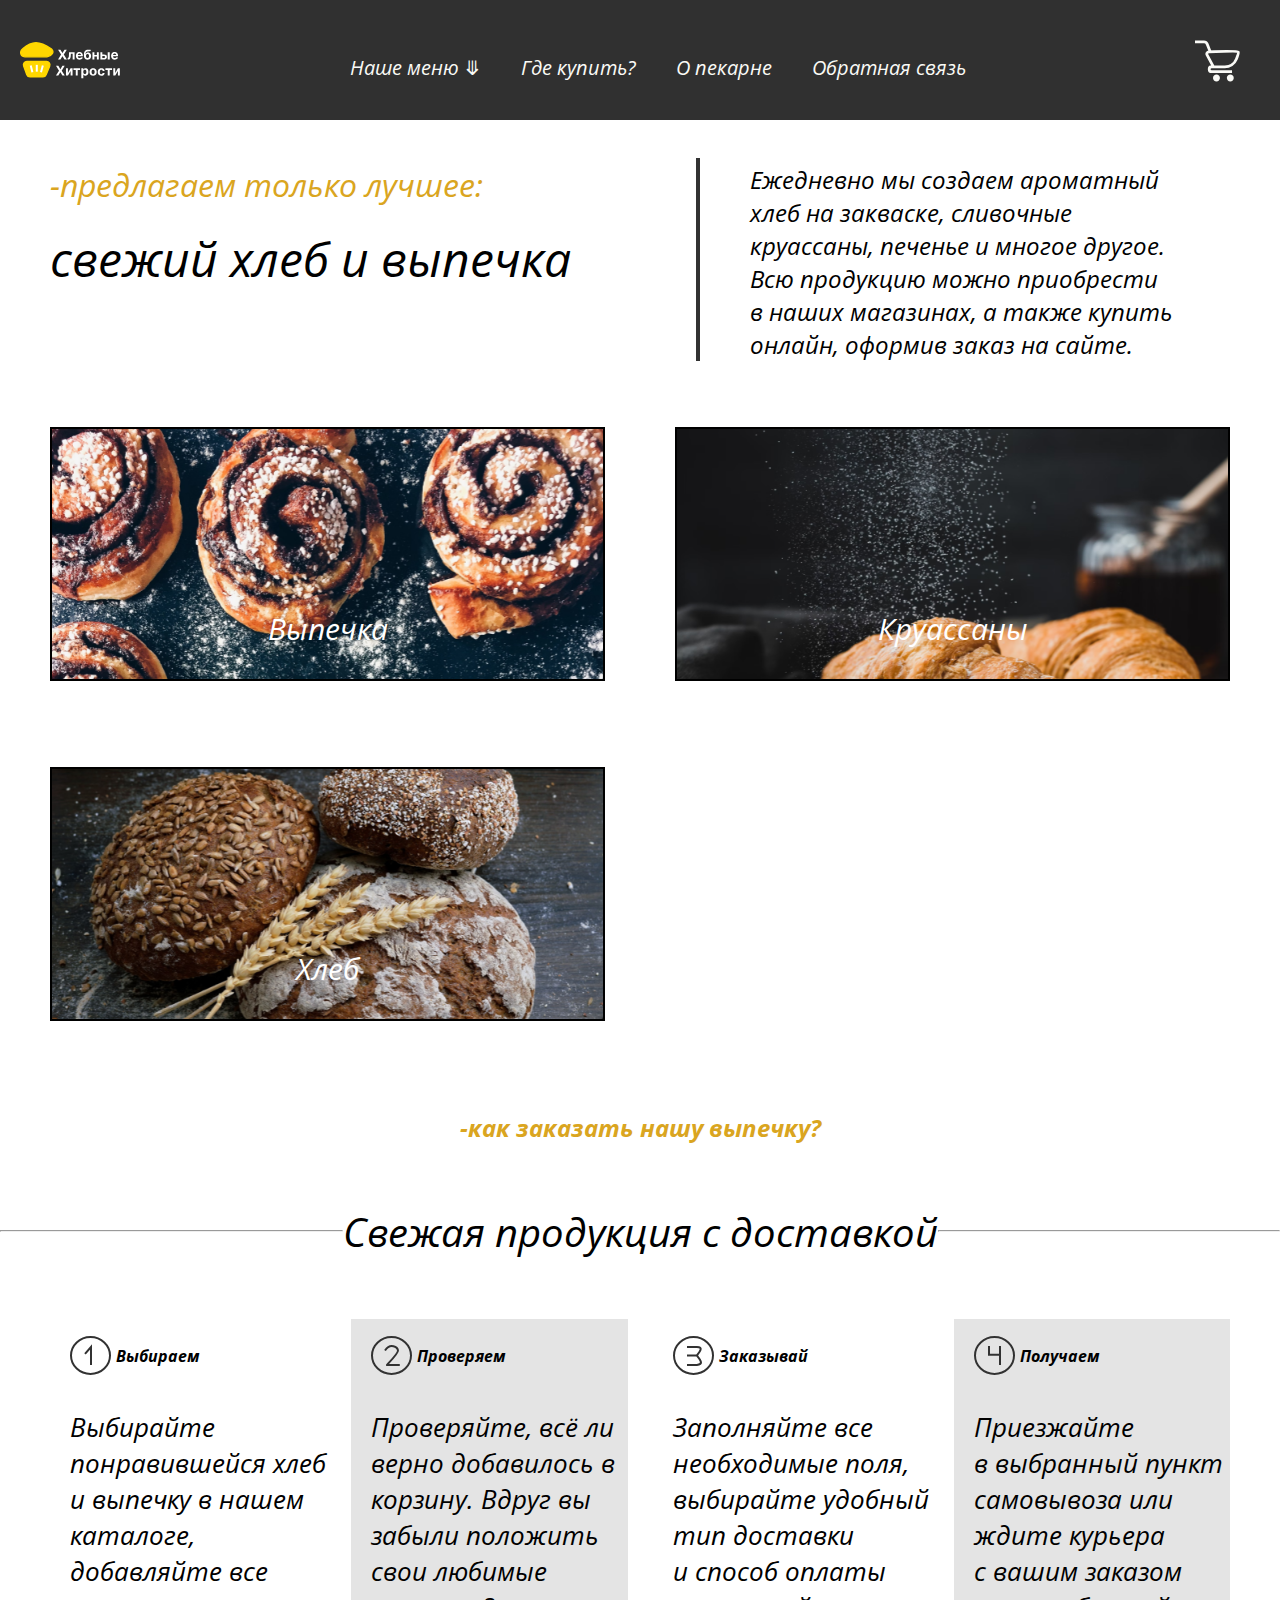
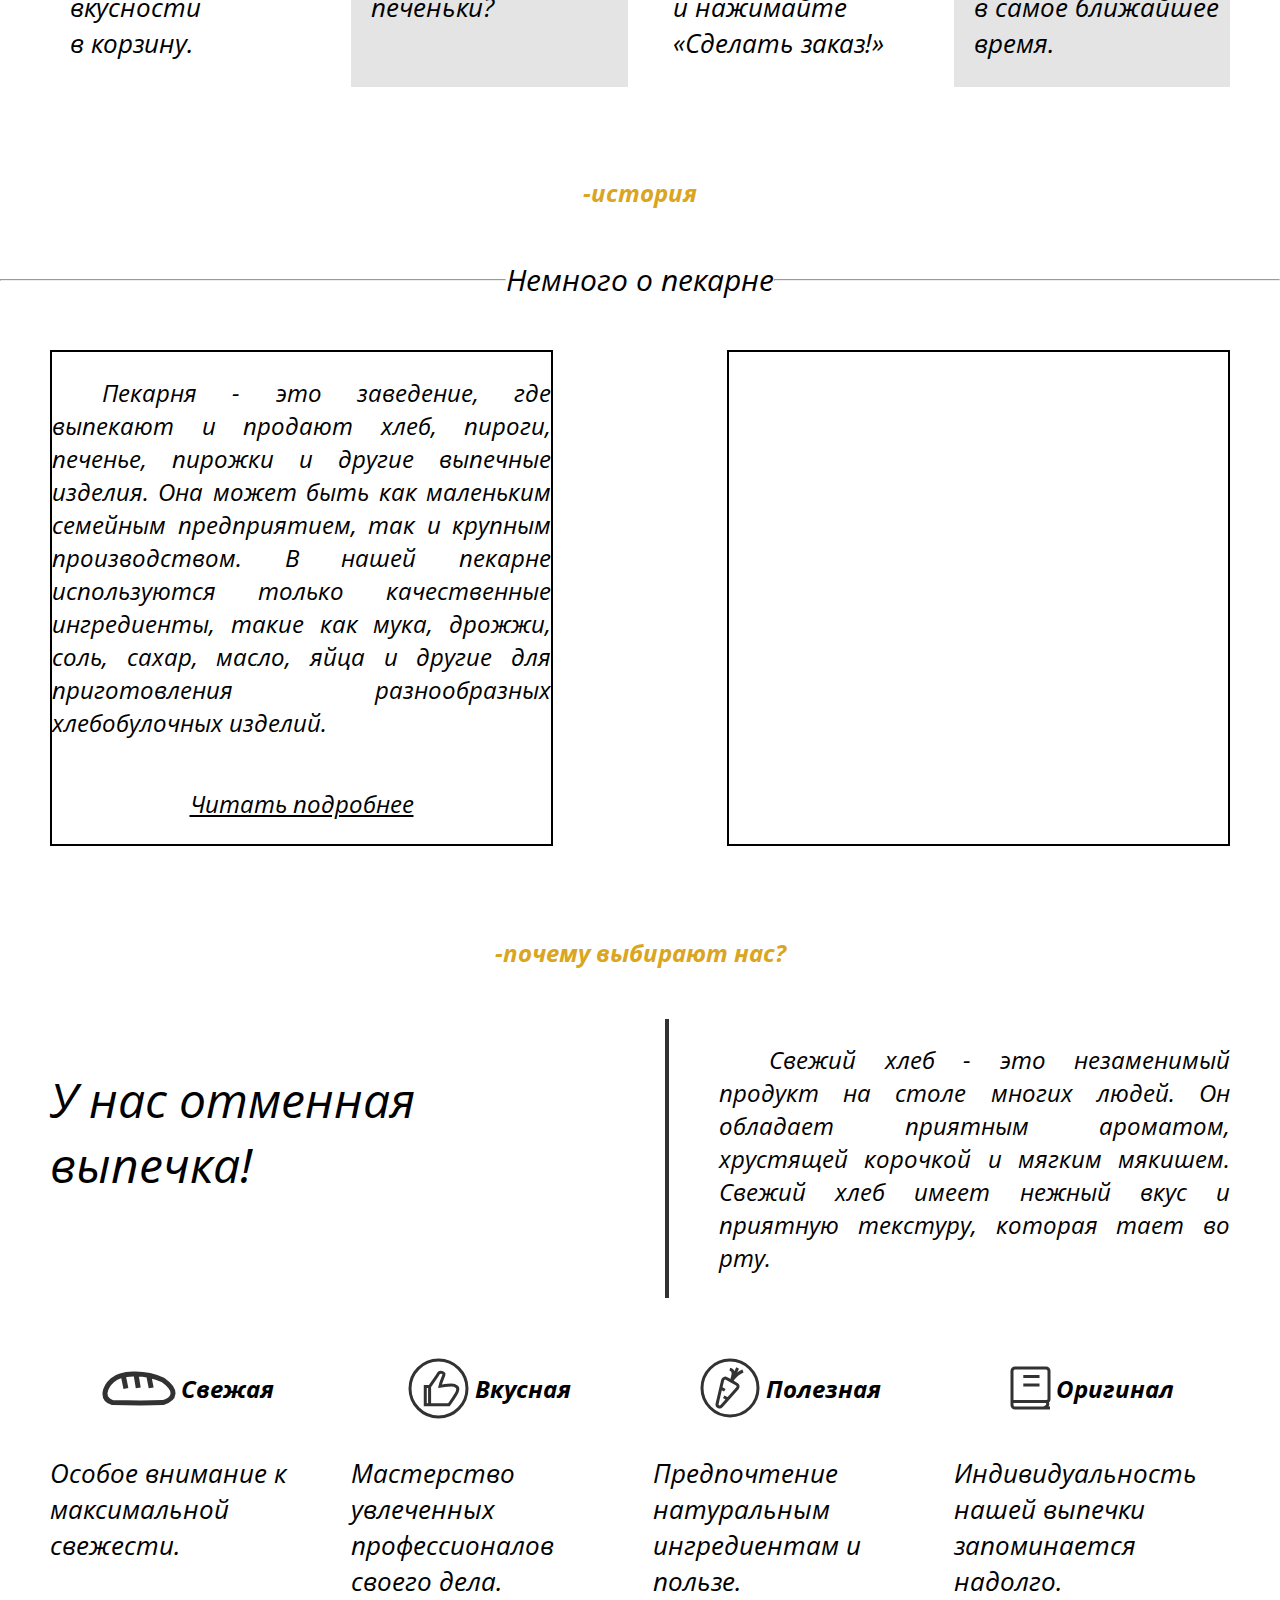
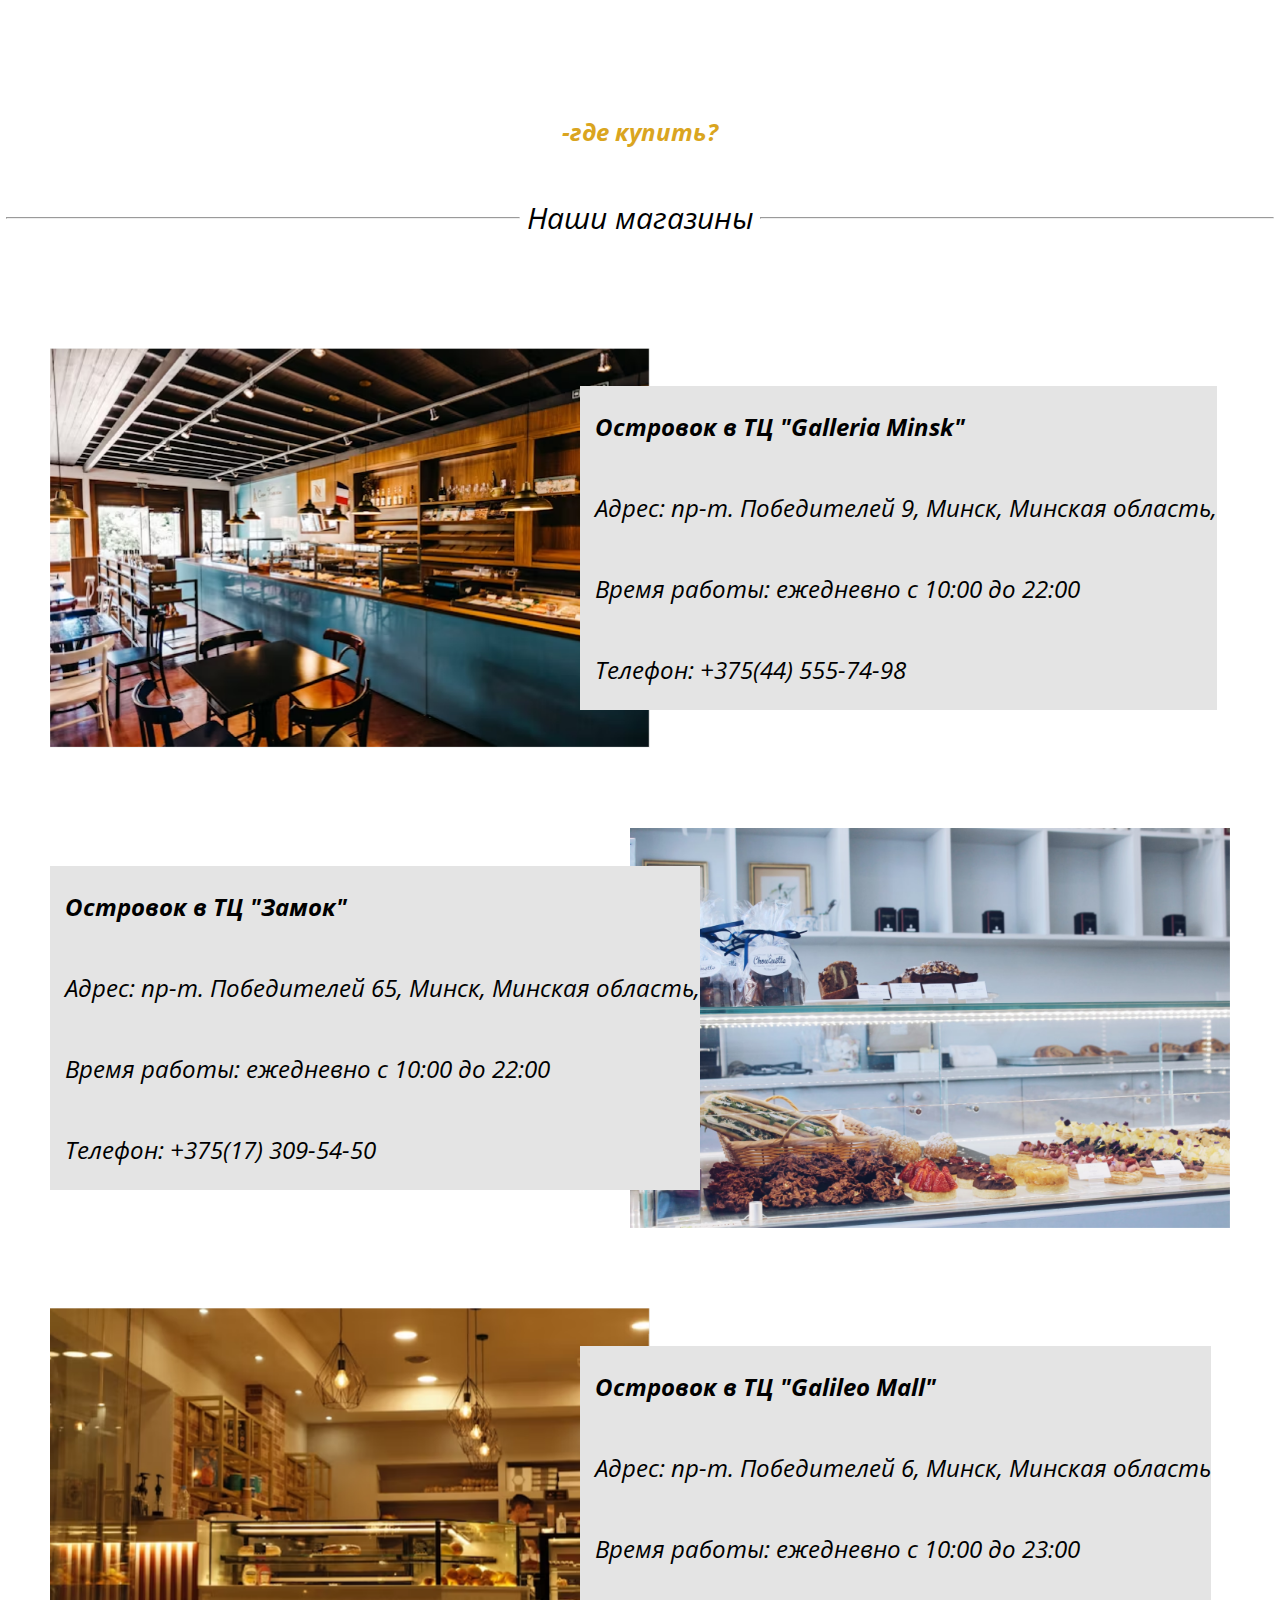
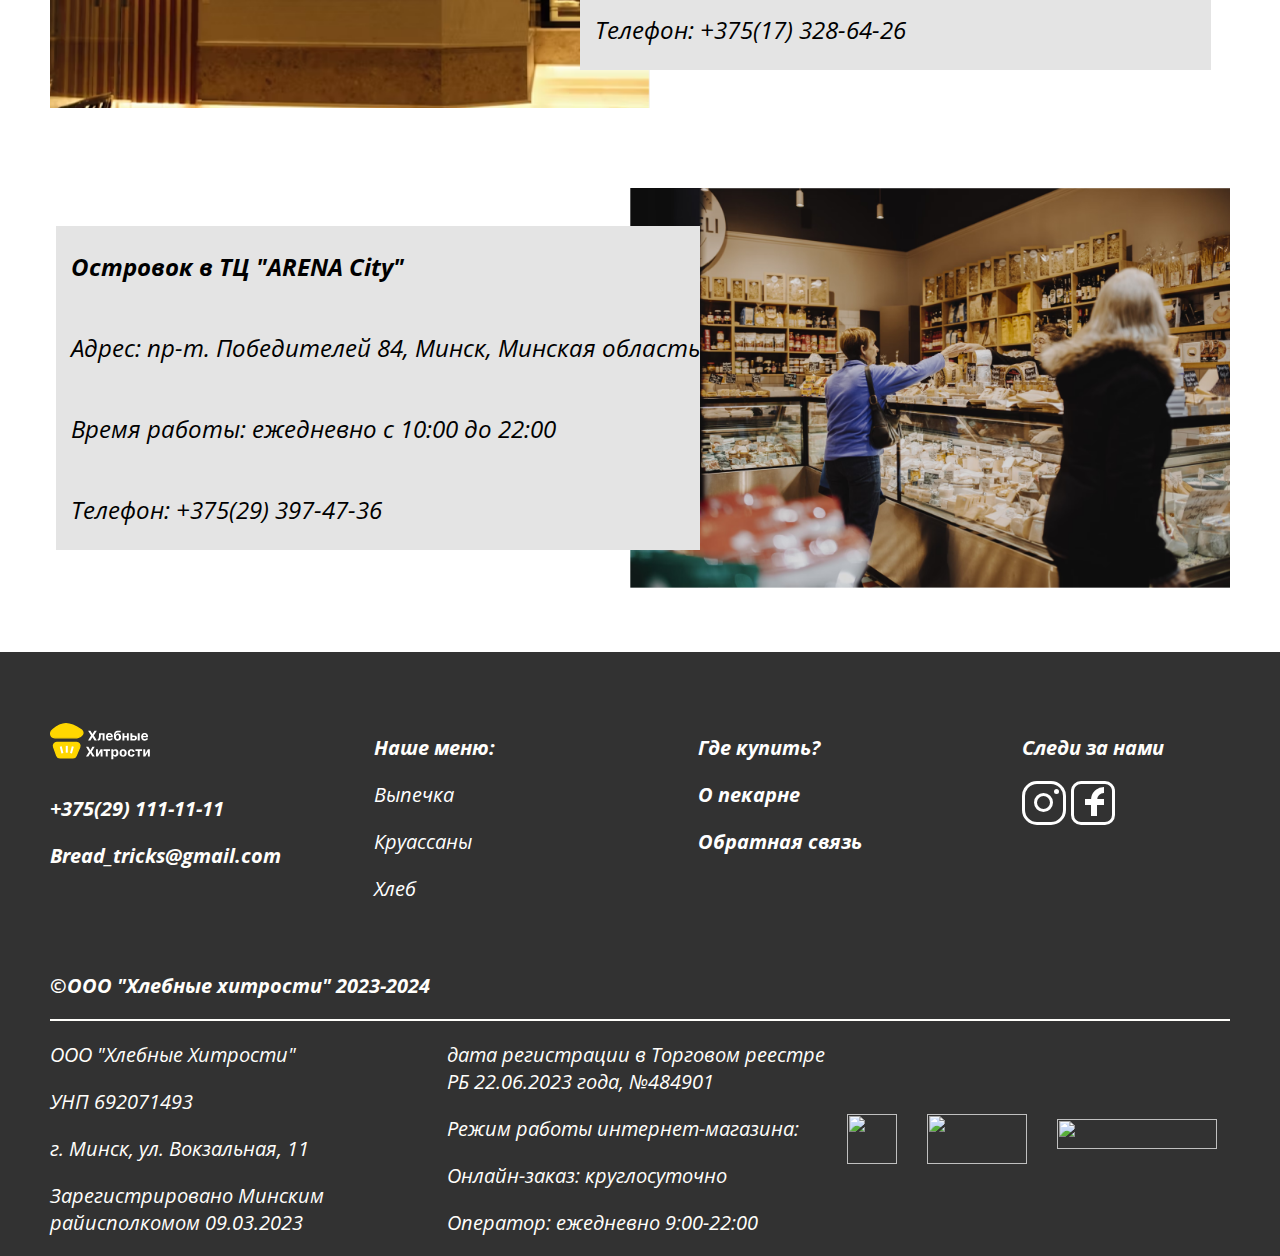
==== commit d8785557: "Update index.html" ====
--- a/index.html
+++ b/index.html
@@ -10,7 +10,7 @@
 
 <header class="class_of_head" id="stickyBlock">
     <div class="logo">    
-            <a href="bakery.html">
+            <a href="index.html">
                 <svg width="100" height="55" viewBox="0 0 149 55" fill="none" xmlns="http://www.w3.org/2000/svg">
                     <path d="M60.2571 11.4545L63.1903 16.4119H63.304L66.2514 11.4545H69.7244L65.2855 18.7273L69.8239 26H66.2869L63.304 21.0355H63.1903L60.2074 26H56.6847L61.2372 18.7273L56.7699 11.4545H60.2571ZM70.9744 26L70.9602 23.5994H71.3224C71.5781 23.5994 71.7983 23.5379 71.983 23.4148C72.1723 23.2869 72.3286 23.081 72.4517 22.7969C72.5748 22.5128 72.6719 22.1364 72.7429 21.6676C72.8139 21.1941 72.8613 20.6117 72.8849 19.9205L73.0625 15.0909H81.358V26H78.4744V17.4702H75.7827L75.6122 20.8011C75.5696 21.715 75.4583 22.5009 75.2784 23.1591C75.1032 23.8172 74.8594 24.357 74.5469 24.7784C74.2344 25.1951 73.858 25.5028 73.4176 25.7017C72.9773 25.9006 72.4659 26 71.8835 26H70.9744ZM88.6751 26.2131C87.5529 26.2131 86.587 25.9858 85.7773 25.5312C84.9724 25.072 84.3522 24.4233 83.9165 23.5852C83.4809 22.7424 83.2631 21.7457 83.2631 20.5952C83.2631 19.473 83.4809 18.4882 83.9165 17.6406C84.3522 16.7931 84.9653 16.1326 85.756 15.6591C86.5515 15.1856 87.4843 14.9489 88.5543 14.9489C89.274 14.9489 89.944 15.0649 90.5643 15.2969C91.1893 15.5241 91.7338 15.8674 92.1978 16.3267C92.6665 16.786 93.0311 17.3636 93.2915 18.0597C93.552 18.7509 93.6822 19.5606 93.6822 20.4886V21.3196H84.4705V19.4446H90.8342C90.8342 19.009 90.7395 18.6231 90.5501 18.2869C90.3607 17.9508 90.0979 17.688 89.7617 17.4986C89.4303 17.3045 89.0444 17.2074 88.604 17.2074C88.1448 17.2074 87.7376 17.3139 87.3825 17.527C87.0321 17.7353 86.7575 18.017 86.5586 18.3722C86.3597 18.7225 86.2579 19.1132 86.2532 19.544V21.3267C86.2532 21.8665 86.3526 22.3329 86.5515 22.7259C86.7551 23.1188 87.0415 23.4219 87.4109 23.6349C87.7802 23.848 88.2182 23.9545 88.7248 23.9545C89.061 23.9545 89.3687 23.9072 89.6481 23.8125C89.9274 23.7178 90.1665 23.5758 90.3654 23.3864C90.5643 23.197 90.7158 22.965 90.82 22.6903L93.6183 22.875C93.4762 23.5473 93.185 24.1345 92.7447 24.6364C92.3091 25.1335 91.7456 25.5218 91.0543 25.8011C90.3678 26.0758 89.5747 26.2131 88.6751 26.2131ZM104.726 11.0852L105.65 13.0597C105.342 13.3153 105.001 13.5047 104.627 13.6278C104.253 13.7462 103.805 13.8243 103.284 13.8622C102.768 13.9001 102.139 13.9261 101.395 13.9403C100.552 13.9498 99.8659 14.0848 99.3356 14.3452C98.8053 14.6056 98.4028 15.0152 98.1282 15.5739C97.8536 16.1278 97.6737 16.8523 97.5884 17.7472H97.695C98.0217 17.0795 98.4809 16.5634 99.0728 16.1989C99.6694 15.8343 100.406 15.652 101.282 15.652C102.21 15.652 103.022 15.8556 103.718 16.2628C104.418 16.67 104.963 17.2547 105.351 18.017C105.739 18.7794 105.934 19.6932 105.934 20.7585C105.934 21.8665 105.716 22.83 105.28 23.6491C104.849 24.4635 104.236 25.0956 103.441 25.5455C102.645 25.9905 101.698 26.2131 100.6 26.2131C99.4966 26.2131 98.5449 25.9811 97.7447 25.517C96.9492 25.053 96.3337 24.3688 95.8981 23.4645C95.4672 22.5601 95.2518 21.4474 95.2518 20.1264V19.2315C95.2518 16.6037 95.7631 14.6553 96.7859 13.3864C97.8086 12.1174 99.3119 11.4735 101.296 11.4545C101.836 11.4451 102.323 11.4427 102.759 11.4474C103.194 11.4522 103.576 11.4309 103.902 11.3835C104.234 11.3362 104.508 11.2367 104.726 11.0852ZM100.614 23.8693C101.078 23.8693 101.476 23.7486 101.807 23.5071C102.143 23.2656 102.401 22.92 102.581 22.4702C102.766 22.0204 102.858 21.483 102.858 20.858C102.858 20.2377 102.766 19.7121 102.581 19.2812C102.401 18.8456 102.143 18.5142 101.807 18.2869C101.471 18.0597 101.069 17.946 100.6 17.946C100.249 17.946 99.9345 18.0099 99.6552 18.1378C99.3758 18.2656 99.1367 18.455 98.9379 18.706C98.7437 18.9522 98.5922 19.2576 98.4833 19.6222C98.3791 19.982 98.3271 20.3939 98.3271 20.858C98.3271 21.7907 98.5283 22.527 98.9308 23.0668C99.338 23.6018 99.899 23.8693 100.614 23.8693ZM115.534 19.3381V21.7173H109.838V19.3381H115.534ZM110.832 15.0909V26H107.942V15.0909H110.832ZM117.43 15.0909V26H114.561V15.0909H117.43ZM121.674 18.4432H124.934C126.378 18.4432 127.505 18.7888 128.315 19.4801C129.124 20.1667 129.529 21.0852 129.529 22.2358C129.529 22.9839 129.347 23.642 128.982 24.2102C128.618 24.7737 128.092 25.214 127.406 25.5312C126.719 25.8438 125.895 26 124.934 26H119.778V15.0909H122.668V23.6207H124.934C125.441 23.6207 125.857 23.4929 126.184 23.2372C126.511 22.9815 126.676 22.6548 126.681 22.2571C126.676 21.8357 126.511 21.4924 126.184 21.2273C125.857 20.9574 125.441 20.8224 124.934 20.8224H121.674V18.4432ZM130.701 26V15.0909H133.727V26H130.701ZM141.116 26.2131C139.994 26.2131 139.028 25.9858 138.219 25.5312C137.414 25.072 136.794 24.4233 136.358 23.5852C135.922 22.7424 135.705 21.7457 135.705 20.5952C135.705 19.473 135.922 18.4882 136.358 17.6406C136.794 16.7931 137.407 16.1326 138.197 15.6591C138.993 15.1856 139.926 14.9489 140.996 14.9489C141.715 14.9489 142.385 15.0649 143.006 15.2969C143.631 15.5241 144.175 15.8674 144.639 16.3267C145.108 16.786 145.473 17.3636 145.733 18.0597C145.993 18.7509 146.124 19.5606 146.124 20.4886V21.3196H136.912V19.4446H143.276C143.276 19.009 143.181 18.6231 142.991 18.2869C142.802 17.9508 142.539 17.688 142.203 17.4986C141.872 17.3045 141.486 17.2074 141.045 17.2074C140.586 17.2074 140.179 17.3139 139.824 17.527C139.473 17.7353 139.199 18.017 139 18.3722C138.801 18.7225 138.699 19.1132 138.695 19.544V21.3267C138.695 21.8665 138.794 22.3329 138.993 22.7259C139.196 23.1188 139.483 23.4219 139.852 23.6349C140.222 23.848 140.66 23.9545 141.166 23.9545C141.502 23.9545 141.81 23.9072 142.089 23.8125C142.369 23.7178 142.608 23.5758 142.807 23.3864C143.006 23.197 143.157 22.965 143.261 22.6903L146.06 22.875C145.918 23.5473 145.626 24.1345 145.186 24.6364C144.75 25.1335 144.187 25.5218 143.496 25.8011C142.809 26.0758 142.016 26.2131 141.116 26.2131ZM57.1419 35.4545L60.0751 40.4119H60.1887L63.1362 35.4545H66.6092L62.1703 42.7273L66.7086 50H63.1717L60.1887 45.0355H60.0751L57.0922 50H53.5694L58.122 42.7273L53.6547 35.4545H57.1419ZM71.389 46.0085L75.3166 39.0909H78.2995V50H75.416V43.0611L71.5027 50H68.4984V39.0909H71.389V46.0085ZM79.6294 41.4702V39.0909H89.5158V41.4702H86.0002V50H83.1167V41.4702H79.6294ZM91.35 54.0909V39.0909H94.3329V40.9233H94.4679C94.6004 40.6297 94.7922 40.3314 95.0431 40.0284C95.2988 39.7206 95.6303 39.465 96.0375 39.2614C96.4494 39.053 96.9608 38.9489 97.5716 38.9489C98.367 38.9489 99.1009 39.1572 99.7733 39.5739C100.446 39.9858 100.983 40.6084 101.385 41.4418C101.788 42.2704 101.989 43.3097 101.989 44.5597C101.989 45.7765 101.793 46.804 101.4 47.642C101.011 48.4754 100.481 49.1075 99.8088 49.5384C99.1412 49.9645 98.3931 50.1776 97.5645 50.1776C96.9773 50.1776 96.4778 50.0805 96.0659 49.8864C95.6587 49.6922 95.3249 49.4484 95.0645 49.1548C94.804 48.8565 94.6052 48.5559 94.4679 48.2528H94.3755V54.0909H91.35ZM94.3116 44.5455C94.3116 45.1941 94.4016 45.7599 94.5815 46.2429C94.7614 46.7259 95.0218 47.1023 95.3627 47.3722C95.7037 47.6373 96.118 47.7699 96.6056 47.7699C97.0981 47.7699 97.5147 47.6349 97.8556 47.3651C98.1966 47.0904 98.4546 46.7116 98.6298 46.2287C98.8097 45.741 98.8997 45.1799 98.8997 44.5455C98.8997 43.9157 98.8121 43.3617 98.6369 42.8835C98.4617 42.4053 98.2037 42.0312 97.8627 41.7614C97.5218 41.4915 97.1028 41.3565 96.6056 41.3565C96.1132 41.3565 95.6966 41.4867 95.3556 41.7472C95.0195 42.0076 94.7614 42.3769 94.5815 42.8551C94.4016 43.3333 94.3116 43.8968 94.3116 44.5455ZM108.935 50.2131C107.832 50.2131 106.878 49.9787 106.073 49.5099C105.273 49.0365 104.655 48.3783 104.219 47.5355C103.784 46.688 103.566 45.7055 103.566 44.5881C103.566 43.4612 103.784 42.4763 104.219 41.6335C104.655 40.786 105.273 40.1278 106.073 39.6591C106.878 39.1856 107.832 38.9489 108.935 38.9489C110.038 38.9489 110.99 39.1856 111.79 39.6591C112.595 40.1278 113.215 40.786 113.651 41.6335C114.087 42.4763 114.305 43.4612 114.305 44.5881C114.305 45.7055 114.087 46.688 113.651 47.5355C113.215 48.3783 112.595 49.0365 111.79 49.5099C110.99 49.9787 110.038 50.2131 108.935 50.2131ZM108.949 47.8693C109.451 47.8693 109.87 47.7273 110.206 47.4432C110.543 47.1544 110.796 46.7614 110.966 46.2642C111.142 45.767 111.229 45.2012 111.229 44.5668C111.229 43.9323 111.142 43.3665 110.966 42.8693C110.796 42.3722 110.543 41.9792 110.206 41.6903C109.87 41.4015 109.451 41.2571 108.949 41.2571C108.443 41.2571 108.017 41.4015 107.671 41.6903C107.33 41.9792 107.072 42.3722 106.897 42.8693C106.726 43.3665 106.641 43.9323 106.641 44.5668C106.641 45.2012 106.726 45.767 106.897 46.2642C107.072 46.7614 107.33 47.1544 107.671 47.4432C108.017 47.7273 108.443 47.8693 108.949 47.8693ZM121.201 50.2131C120.083 50.2131 119.122 49.9763 118.317 49.5028C117.517 49.0246 116.902 48.3617 116.471 47.5142C116.045 46.6667 115.831 45.6913 115.831 44.5881C115.831 43.4706 116.047 42.4905 116.478 41.6477C116.913 40.8002 117.531 40.1397 118.331 39.6662C119.132 39.188 120.083 38.9489 121.187 38.9489C122.138 38.9489 122.972 39.1217 123.687 39.4673C124.402 39.813 124.967 40.2983 125.384 40.9233C125.801 41.5483 126.03 42.2822 126.073 43.125H123.218C123.137 42.5805 122.924 42.1425 122.579 41.8111C122.238 41.4749 121.79 41.3068 121.236 41.3068C120.768 41.3068 120.358 41.4347 120.008 41.6903C119.662 41.9413 119.392 42.3082 119.198 42.7912C119.004 43.2741 118.907 43.8589 118.907 44.5455C118.907 45.2415 119.001 45.8333 119.191 46.321C119.385 46.8087 119.657 47.1804 120.008 47.4361C120.358 47.6918 120.768 47.8196 121.236 47.8196C121.582 47.8196 121.892 47.7486 122.167 47.6065C122.446 47.4645 122.676 47.2585 122.856 46.9886C123.04 46.714 123.161 46.3849 123.218 46.0014H126.073C126.026 46.8348 125.798 47.5687 125.391 48.2031C124.989 48.8329 124.432 49.3253 123.722 49.6804C123.012 50.0355 122.171 50.2131 121.201 50.2131ZM127.266 41.4702V39.0909H137.153V41.4702H133.637V50H130.753V41.4702H127.266ZM141.877 46.0085L145.805 39.0909H148.788V50H145.904V43.0611L141.991 50H138.987V39.0909H141.877V46.0085Z" fill="white"/>
                     <path d="M10.1495 48.7053L5.43282 35.7053C4.24991 32.445 6.66472 29 10.133 29H39.5681C43.118 29 45.5372 32.5959 44.1996 35.8841L38.9112 48.8841C38.1448 50.768 36.3136 52 34.2798 52H14.8497C12.7458 52 10.867 50.683 10.1495 48.7053Z" fill="#FFD700" stroke="#FFD700" stroke-width="2"/>
@@ -257,7 +257,7 @@
         <section class="foot">
             <article class="information_of_foot"> 
                 
-                <a href="bakery.html">
+                <a href="index.html">
                     <svg width="100" height="55" viewBox="0 0 149 55" fill="none" xmlns="http://www.w3.org/2000/svg">
                         <path d="M60.2571 11.4545L63.1903 16.4119H63.304L66.2514 11.4545H69.7244L65.2855 18.7273L69.8239 26H66.2869L63.304 21.0355H63.1903L60.2074 26H56.6847L61.2372 18.7273L56.7699 11.4545H60.2571ZM70.9744 26L70.9602 23.5994H71.3224C71.5781 23.5994 71.7983 23.5379 71.983 23.4148C72.1723 23.2869 72.3286 23.081 72.4517 22.7969C72.5748 22.5128 72.6719 22.1364 72.7429 21.6676C72.8139 21.1941 72.8613 20.6117 72.8849 19.9205L73.0625 15.0909H81.358V26H78.4744V17.4702H75.7827L75.6122 20.8011C75.5696 21.715 75.4583 22.5009 75.2784 23.1591C75.1032 23.8172 74.8594 24.357 74.5469 24.7784C74.2344 25.1951 73.858 25.5028 73.4176 25.7017C72.9773 25.9006 72.4659 26 71.8835 26H70.9744ZM88.6751 26.2131C87.5529 26.2131 86.587 25.9858 85.7773 25.5312C84.9724 25.072 84.3522 24.4233 83.9165 23.5852C83.4809 22.7424 83.2631 21.7457 83.2631 20.5952C83.2631 19.473 83.4809 18.4882 83.9165 17.6406C84.3522 16.7931 84.9653 16.1326 85.756 15.6591C86.5515 15.1856 87.4843 14.9489 88.5543 14.9489C89.274 14.9489 89.944 15.0649 90.5643 15.2969C91.1893 15.5241 91.7338 15.8674 92.1978 16.3267C92.6665 16.786 93.0311 17.3636 93.2915 18.0597C93.552 18.7509 93.6822 19.5606 93.6822 20.4886V21.3196H84.4705V19.4446H90.8342C90.8342 19.009 90.7395 18.6231 90.5501 18.2869C90.3607 17.9508 90.0979 17.688 89.7617 17.4986C89.4303 17.3045 89.0444 17.2074 88.604 17.2074C88.1448 17.2074 87.7376 17.3139 87.3825 17.527C87.0321 17.7353 86.7575 18.017 86.5586 18.3722C86.3597 18.7225 86.2579 19.1132 86.2532 19.544V21.3267C86.2532 21.8665 86.3526 22.3329 86.5515 22.7259C86.7551 23.1188 87.0415 23.4219 87.4109 23.6349C87.7802 23.848 88.2182 23.9545 88.7248 23.9545C89.061 23.9545 89.3687 23.9072 89.6481 23.8125C89.9274 23.7178 90.1665 23.5758 90.3654 23.3864C90.5643 23.197 90.7158 22.965 90.82 22.6903L93.6183 22.875C93.4762 23.5473 93.185 24.1345 92.7447 24.6364C92.3091 25.1335 91.7456 25.5218 91.0543 25.8011C90.3678 26.0758 89.5747 26.2131 88.6751 26.2131ZM104.726 11.0852L105.65 13.0597C105.342 13.3153 105.001 13.5047 104.627 13.6278C104.253 13.7462 103.805 13.8243 103.284 13.8622C102.768 13.9001 102.139 13.9261 101.395 13.9403C100.552 13.9498 99.8659 14.0848 99.3356 14.3452C98.8053 14.6056 98.4028 15.0152 98.1282 15.5739C97.8536 16.1278 97.6737 16.8523 97.5884 17.7472H97.695C98.0217 17.0795 98.4809 16.5634 99.0728 16.1989C99.6694 15.8343 100.406 15.652 101.282 15.652C102.21 15.652 103.022 15.8556 103.718 16.2628C104.418 16.67 104.963 17.2547 105.351 18.017C105.739 18.7794 105.934 19.6932 105.934 20.7585C105.934 21.8665 105.716 22.83 105.28 23.6491C104.849 24.4635 104.236 25.0956 103.441 25.5455C102.645 25.9905 101.698 26.2131 100.6 26.2131C99.4966 26.2131 98.5449 25.9811 97.7447 25.517C96.9492 25.053 96.3337 24.3688 95.8981 23.4645C95.4672 22.5601 95.2518 21.4474 95.2518 20.1264V19.2315C95.2518 16.6037 95.7631 14.6553 96.7859 13.3864C97.8086 12.1174 99.3119 11.4735 101.296 11.4545C101.836 11.4451 102.323 11.4427 102.759 11.4474C103.194 11.4522 103.576 11.4309 103.902 11.3835C104.234 11.3362 104.508 11.2367 104.726 11.0852ZM100.614 23.8693C101.078 23.8693 101.476 23.7486 101.807 23.5071C102.143 23.2656 102.401 22.92 102.581 22.4702C102.766 22.0204 102.858 21.483 102.858 20.858C102.858 20.2377 102.766 19.7121 102.581 19.2812C102.401 18.8456 102.143 18.5142 101.807 18.2869C101.471 18.0597 101.069 17.946 100.6 17.946C100.249 17.946 99.9345 18.0099 99.6552 18.1378C99.3758 18.2656 99.1367 18.455 98.9379 18.706C98.7437 18.9522 98.5922 19.2576 98.4833 19.6222C98.3791 19.982 98.3271 20.3939 98.3271 20.858C98.3271 21.7907 98.5283 22.527 98.9308 23.0668C99.338 23.6018 99.899 23.8693 100.614 23.8693ZM115.534 19.3381V21.7173H109.838V19.3381H115.534ZM110.832 15.0909V26H107.942V15.0909H110.832ZM117.43 15.0909V26H114.561V15.0909H117.43ZM121.674 18.4432H124.934C126.378 18.4432 127.505 18.7888 128.315 19.4801C129.124 20.1667 129.529 21.0852 129.529 22.2358C129.529 22.9839 129.347 23.642 128.982 24.2102C128.618 24.7737 128.092 25.214 127.406 25.5312C126.719 25.8438 125.895 26 124.934 26H119.778V15.0909H122.668V23.6207H124.934C125.441 23.6207 125.857 23.4929 126.184 23.2372C126.511 22.9815 126.676 22.6548 126.681 22.2571C126.676 21.8357 126.511 21.4924 126.184 21.2273C125.857 20.9574 125.441 20.8224 124.934 20.8224H121.674V18.4432ZM130.701 26V15.0909H133.727V26H130.701ZM141.116 26.2131C139.994 26.2131 139.028 25.9858 138.219 25.5312C137.414 25.072 136.794 24.4233 136.358 23.5852C135.922 22.7424 135.705 21.7457 135.705 20.5952C135.705 19.473 135.922 18.4882 136.358 17.6406C136.794 16.7931 137.407 16.1326 138.197 15.6591C138.993 15.1856 139.926 14.9489 140.996 14.9489C141.715 14.9489 142.385 15.0649 143.006 15.2969C143.631 15.5241 144.175 15.8674 144.639 16.3267C145.108 16.786 145.473 17.3636 145.733 18.0597C145.993 18.7509 146.124 19.5606 146.124 20.4886V21.3196H136.912V19.4446H143.276C143.276 19.009 143.181 18.6231 142.991 18.2869C142.802 17.9508 142.539 17.688 142.203 17.4986C141.872 17.3045 141.486 17.2074 141.045 17.2074C140.586 17.2074 140.179 17.3139 139.824 17.527C139.473 17.7353 139.199 18.017 139 18.3722C138.801 18.7225 138.699 19.1132 138.695 19.544V21.3267C138.695 21.8665 138.794 22.3329 138.993 22.7259C139.196 23.1188 139.483 23.4219 139.852 23.6349C140.222 23.848 140.66 23.9545 141.166 23.9545C141.502 23.9545 141.81 23.9072 142.089 23.8125C142.369 23.7178 142.608 23.5758 142.807 23.3864C143.006 23.197 143.157 22.965 143.261 22.6903L146.06 22.875C145.918 23.5473 145.626 24.1345 145.186 24.6364C144.75 25.1335 144.187 25.5218 143.496 25.8011C142.809 26.0758 142.016 26.2131 141.116 26.2131ZM57.1419 35.4545L60.0751 40.4119H60.1887L63.1362 35.4545H66.6092L62.1703 42.7273L66.7086 50H63.1717L60.1887 45.0355H60.0751L57.0922 50H53.5694L58.122 42.7273L53.6547 35.4545H57.1419ZM71.389 46.0085L75.3166 39.0909H78.2995V50H75.416V43.0611L71.5027 50H68.4984V39.0909H71.389V46.0085ZM79.6294 41.4702V39.0909H89.5158V41.4702H86.0002V50H83.1167V41.4702H79.6294ZM91.35 54.0909V39.0909H94.3329V40.9233H94.4679C94.6004 40.6297 94.7922 40.3314 95.0431 40.0284C95.2988 39.7206 95.6303 39.465 96.0375 39.2614C96.4494 39.053 96.9608 38.9489 97.5716 38.9489C98.367 38.9489 99.1009 39.1572 99.7733 39.5739C100.446 39.9858 100.983 40.6084 101.385 41.4418C101.788 42.2704 101.989 43.3097 101.989 44.5597C101.989 45.7765 101.793 46.804 101.4 47.642C101.011 48.4754 100.481 49.1075 99.8088 49.5384C99.1412 49.9645 98.3931 50.1776 97.5645 50.1776C96.9773 50.1776 96.4778 50.0805 96.0659 49.8864C95.6587 49.6922 95.3249 49.4484 95.0645 49.1548C94.804 48.8565 94.6052 48.5559 94.4679 48.2528H94.3755V54.0909H91.35ZM94.3116 44.5455C94.3116 45.1941 94.4016 45.7599 94.5815 46.2429C94.7614 46.7259 95.0218 47.1023 95.3627 47.3722C95.7037 47.6373 96.118 47.7699 96.6056 47.7699C97.0981 47.7699 97.5147 47.6349 97.8556 47.3651C98.1966 47.0904 98.4546 46.7116 98.6298 46.2287C98.8097 45.741 98.8997 45.1799 98.8997 44.5455C98.8997 43.9157 98.8121 43.3617 98.6369 42.8835C98.4617 42.4053 98.2037 42.0312 97.8627 41.7614C97.5218 41.4915 97.1028 41.3565 96.6056 41.3565C96.1132 41.3565 95.6966 41.4867 95.3556 41.7472C95.0195 42.0076 94.7614 42.3769 94.5815 42.8551C94.4016 43.3333 94.3116 43.8968 94.3116 44.5455ZM108.935 50.2131C107.832 50.2131 106.878 49.9787 106.073 49.5099C105.273 49.0365 104.655 48.3783 104.219 47.5355C103.784 46.688 103.566 45.7055 103.566 44.5881C103.566 43.4612 103.784 42.4763 104.219 41.6335C104.655 40.786 105.273 40.1278 106.073 39.6591C106.878 39.1856 107.832 38.9489 108.935 38.9489C110.038 38.9489 110.99 39.1856 111.79 39.6591C112.595 40.1278 113.215 40.786 113.651 41.6335C114.087 42.4763 114.305 43.4612 114.305 44.5881C114.305 45.7055 114.087 46.688 113.651 47.5355C113.215 48.3783 112.595 49.0365 111.79 49.5099C110.99 49.9787 110.038 50.2131 108.935 50.2131ZM108.949 47.8693C109.451 47.8693 109.87 47.7273 110.206 47.4432C110.543 47.1544 110.796 46.7614 110.966 46.2642C111.142 45.767 111.229 45.2012 111.229 44.5668C111.229 43.9323 111.142 43.3665 110.966 42.8693C110.796 42.3722 110.543 41.9792 110.206 41.6903C109.87 41.4015 109.451 41.2571 108.949 41.2571C108.443 41.2571 108.017 41.4015 107.671 41.6903C107.33 41.9792 107.072 42.3722 106.897 42.8693C106.726 43.3665 106.641 43.9323 106.641 44.5668C106.641 45.2012 106.726 45.767 106.897 46.2642C107.072 46.7614 107.33 47.1544 107.671 47.4432C108.017 47.7273 108.443 47.8693 108.949 47.8693ZM121.201 50.2131C120.083 50.2131 119.122 49.9763 118.317 49.5028C117.517 49.0246 116.902 48.3617 116.471 47.5142C116.045 46.6667 115.831 45.6913 115.831 44.5881C115.831 43.4706 116.047 42.4905 116.478 41.6477C116.913 40.8002 117.531 40.1397 118.331 39.6662C119.132 39.188 120.083 38.9489 121.187 38.9489C122.138 38.9489 122.972 39.1217 123.687 39.4673C124.402 39.813 124.967 40.2983 125.384 40.9233C125.801 41.5483 126.03 42.2822 126.073 43.125H123.218C123.137 42.5805 122.924 42.1425 122.579 41.8111C122.238 41.4749 121.79 41.3068 121.236 41.3068C120.768 41.3068 120.358 41.4347 120.008 41.6903C119.662 41.9413 119.392 42.3082 119.198 42.7912C119.004 43.2741 118.907 43.8589 118.907 44.5455C118.907 45.2415 119.001 45.8333 119.191 46.321C119.385 46.8087 119.657 47.1804 120.008 47.4361C120.358 47.6918 120.768 47.8196 121.236 47.8196C121.582 47.8196 121.892 47.7486 122.167 47.6065C122.446 47.4645 122.676 47.2585 122.856 46.9886C123.04 46.714 123.161 46.3849 123.218 46.0014H126.073C126.026 46.8348 125.798 47.5687 125.391 48.2031C124.989 48.8329 124.432 49.3253 123.722 49.6804C123.012 50.0355 122.171 50.2131 121.201 50.2131ZM127.266 41.4702V39.0909H137.153V41.4702H133.637V50H130.753V41.4702H127.266ZM141.877 46.0085L145.805 39.0909H148.788V50H145.904V43.0611L141.991 50H138.987V39.0909H141.877V46.0085Z" fill="white"/>
                         <path d="M10.1495 48.7053L5.43282 35.7053C4.24991 32.445 6.66472 29 10.133 29H39.5681C43.118 29 45.5372 32.5959 44.1996 35.8841L38.9112 48.8841C38.1448 50.768 36.3136 52 34.2798 52H14.8497C12.7458 52 10.867 50.683 10.1495 48.7053Z" fill="#FFD700" stroke="#FFD700" stroke-width="2"/>
@@ -360,4 +360,4 @@
 
 <script src="bakery.js"></script>
 
- + 
--- a/css/bakery.css
+++ b/css/bakery.css
@@ -1,7 +1,7 @@
 @charset "UTF-8";
 @font-face {
   font-family: "Open_Sans";
-  src: local("Open_Sans"), url(/fonts/Open_Sans/OpenSans-Italic-VariableFont_wdth\,wght.ttf);
+  src: local("Open_Sans"), url(../fonts/Open_Sans/OpenSans-Italic-VariableFont_wdth\,wght.ttf);
 }
 body {
   font-family: "Open_Sans";
@@ -282,6 +282,9 @@
     gap: 150px;
     justify-content: center;
     align-items: center;
+  }
+  body .text_of_menu_of_div_information {
+    font-size: 40px;
   }
 }
 @media (max-width: 981px) {
@@ -449,6 +452,7 @@
   body .h1_text {
     font-size: 30px;
     margin-bottom: 0%;
+    margin-bottom: 20px;
   }
   body .property {
     border-top: 1px solid #323232;
@@ -456,10 +460,8 @@
   body .text_of_form {
     font-size: 16px;
   }
-}
-@media (min-width: 1450px) {
-  body .the_third_text_of-fourth_information {
-    font-size: 36px;
+  body .text_of_menu_of_div_information {
+    font-size: 30px;
   }
 }
 body div {
@@ -509,7 +511,7 @@
   height: 250px;
   margin-top: 16px;
   border: 2px solid black;
-  background-image: url("../photo/first_bake_in_main.png");
+  background-image: url("../photo/first_bake_in_main.PNG");
   background-size: cover;
 }
 body .first_informations .first_image_of-first_information:hover {
@@ -527,7 +529,7 @@
   height: 250px;
   margin-top: 16px;
   border: 2px solid black;
-  background-image: url("../photo/first_croissant_in_main.png");
+  background-image: url("../photo/first_croissant_in_main.PNG");
   background-size: cover;
 }
 body .first_informations .second_image_of-first_information:hover {
@@ -544,7 +546,7 @@
   height: 250px;
   margin-top: 16px;
   border: 2px solid black;
-  background-image: url("https://images.unsplash.com/photo-1509440159596-0249088772ff?q=80&w=2672&auto=format&fit=crop&ixlib=rb-4.0.3&ixid=M3wxMjA3fDB8MHxwaG90by1wYWdlfHx8fGVufDB8fHx8fA%3D%3D");
+  background-image: url("../photo/first_bread_in_main.PNG");
   background-size: cover;
 }
 body .first_informations .third_image_of-first_information:hover {
@@ -769,13 +771,13 @@
   text-decoration: underline;
 }
 body .head_of_feedback {
-  background-image: url("../photo/feedback.png");
+  background-image: url("../photo/feedback.PNG");
   background-size: cover;
   background-position: center;
   color: rgb(250, 250, 246);
 }
 body .head {
-  background-image: url("../photo/peace_of_bread.png");
+  background-image: url("../photo/peace_of_bread.PNG");
   background-size: 100% 100%;
   color: rgb(250, 250, 246);
 }
@@ -803,7 +805,7 @@
 }
 body .div_information .first_image_of_information {
   display: flex;
-  background-image: url("../photo/human.png");
+  background-image: url("../photo/human.PNG");
   background-size: cover;
   background-position: center;
   height: 400px;
@@ -826,7 +828,6 @@
 }
 body .menu_of_div_information .text_of_menu_of_div_information {
   text-align: center;
-  font-size: 40px;
   padding: 20px 0 20px 0;
   box-shadow: 0 0 0 0.1px black;
 }
@@ -889,25 +890,25 @@
 }
 body .first_image_of_location {
   height: 400px;
-  background-image: url("../photo/first_bakery.png");
+  background-image: url("../photo/first_bakery.PNG");
   background-size: 100% 100%;
   margin: 0 50px 0 50px;
 }
 body .second_image_of_location {
   height: 400px;
-  background-image: url("../photo/second_bakery.png");
+  background-image: url("../photo/second_bakery.PNG");
   background-size: 100% 100%;
   margin: 0 50px 0 50px;
 }
 body .third_image_of_location {
   height: 400px;
-  background-image: url("../photo/third_bakery.png");
+  background-image: url("../photo/third_bakery.PNG");
   background-size: 100% 100%;
   margin: 0 50px 0 50px;
 }
 body .fourth_image_of_location {
   height: 400px;
-  background-image: url("../photo/fourth_bakery.png");
+  background-image: url("/photo/fourth_bakery.PNG");
   background-size: 100% 100%;
   margin: 0 50px 0 50px;
 }
@@ -942,13 +943,13 @@
 }
 body .image_of_information_in_bake {
   display: flex;
-  background-image: url("../photo/photo_of_bake.png");
+  background-image: url("../photo/photo_of_bake.PNG");
   background-size: cover;
   background-position: center;
   margin-right: 50px;
 }
 body .image_of_information_in_bake.bake {
-  background-image: url("../photo/photo_of_bread.png");
+  background-image: url("../photo/photo_of_bread.PNG");
 }
 body .first_text_of_information_in_bake {
   margin-left: 50px;
@@ -1016,4 +1017,4 @@
   display: flex;
   background-color: #E4E4E4;
   width: 100%;
-}+}
